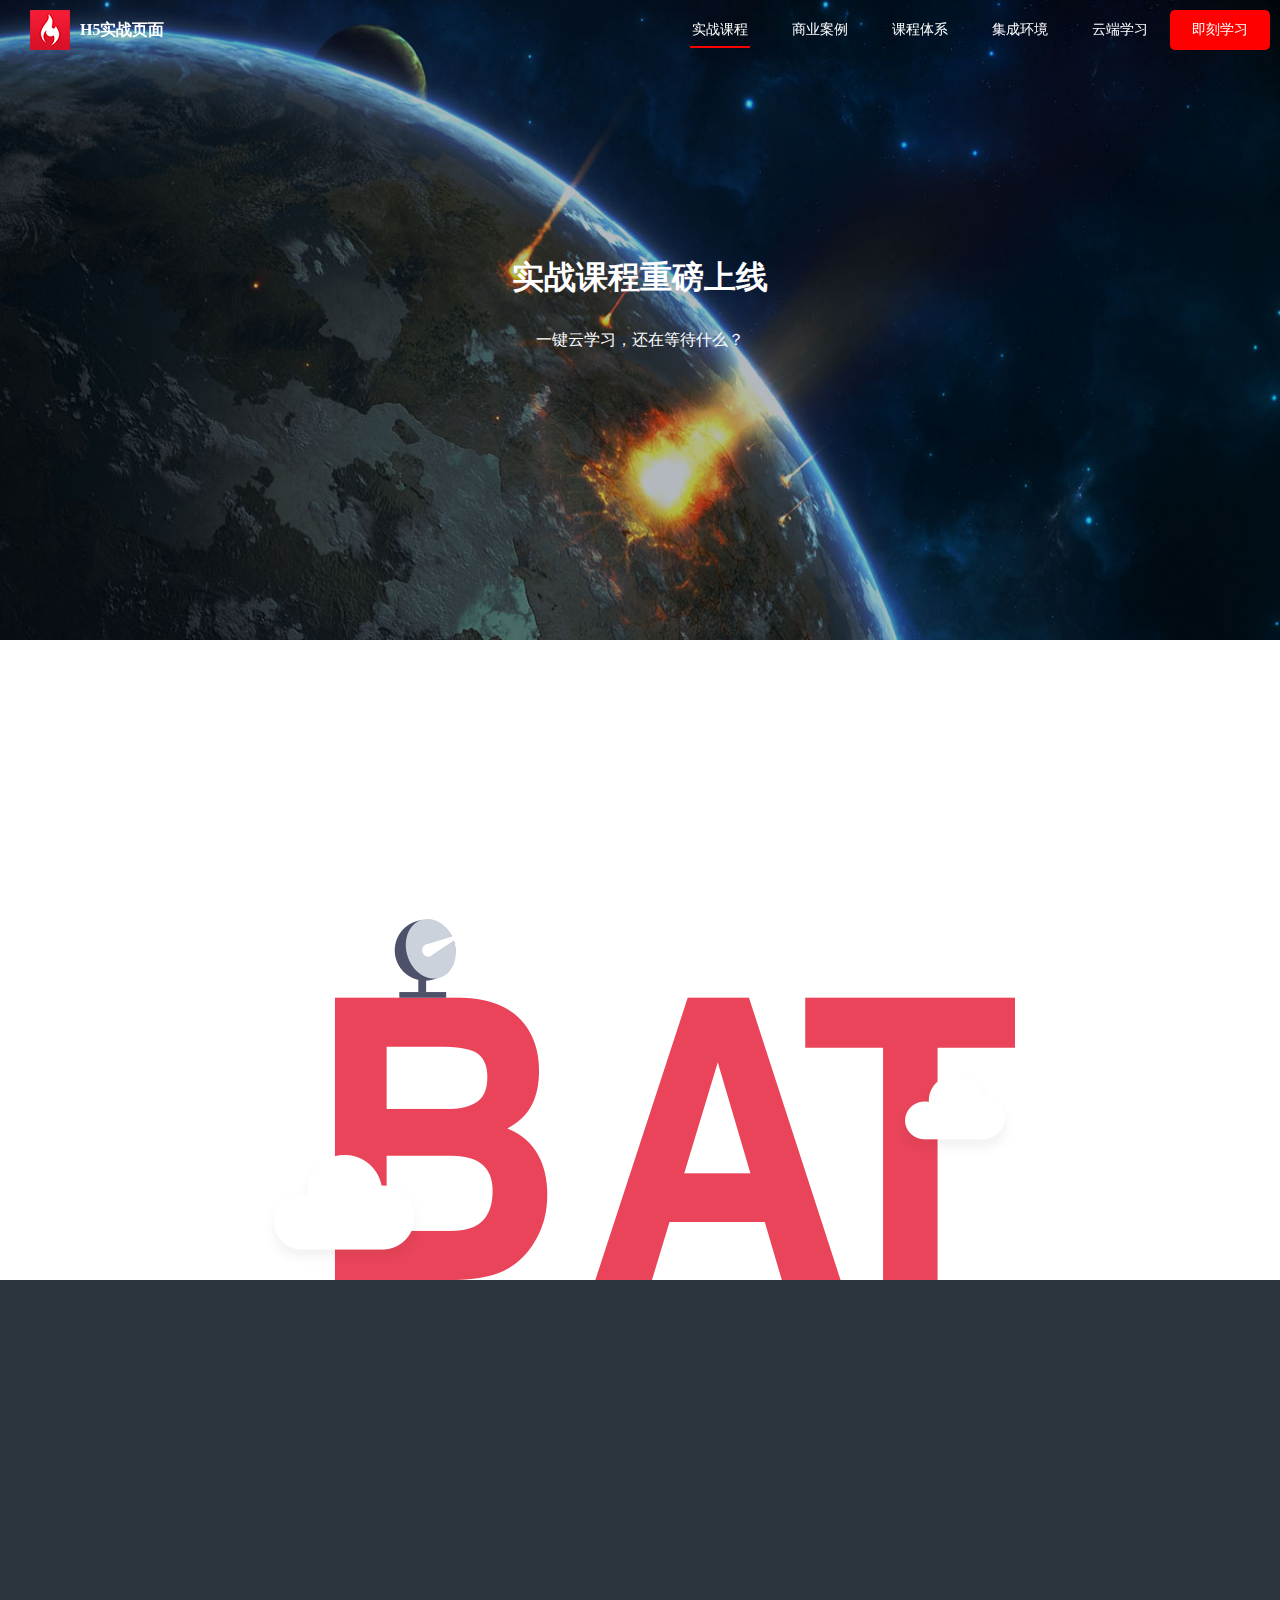
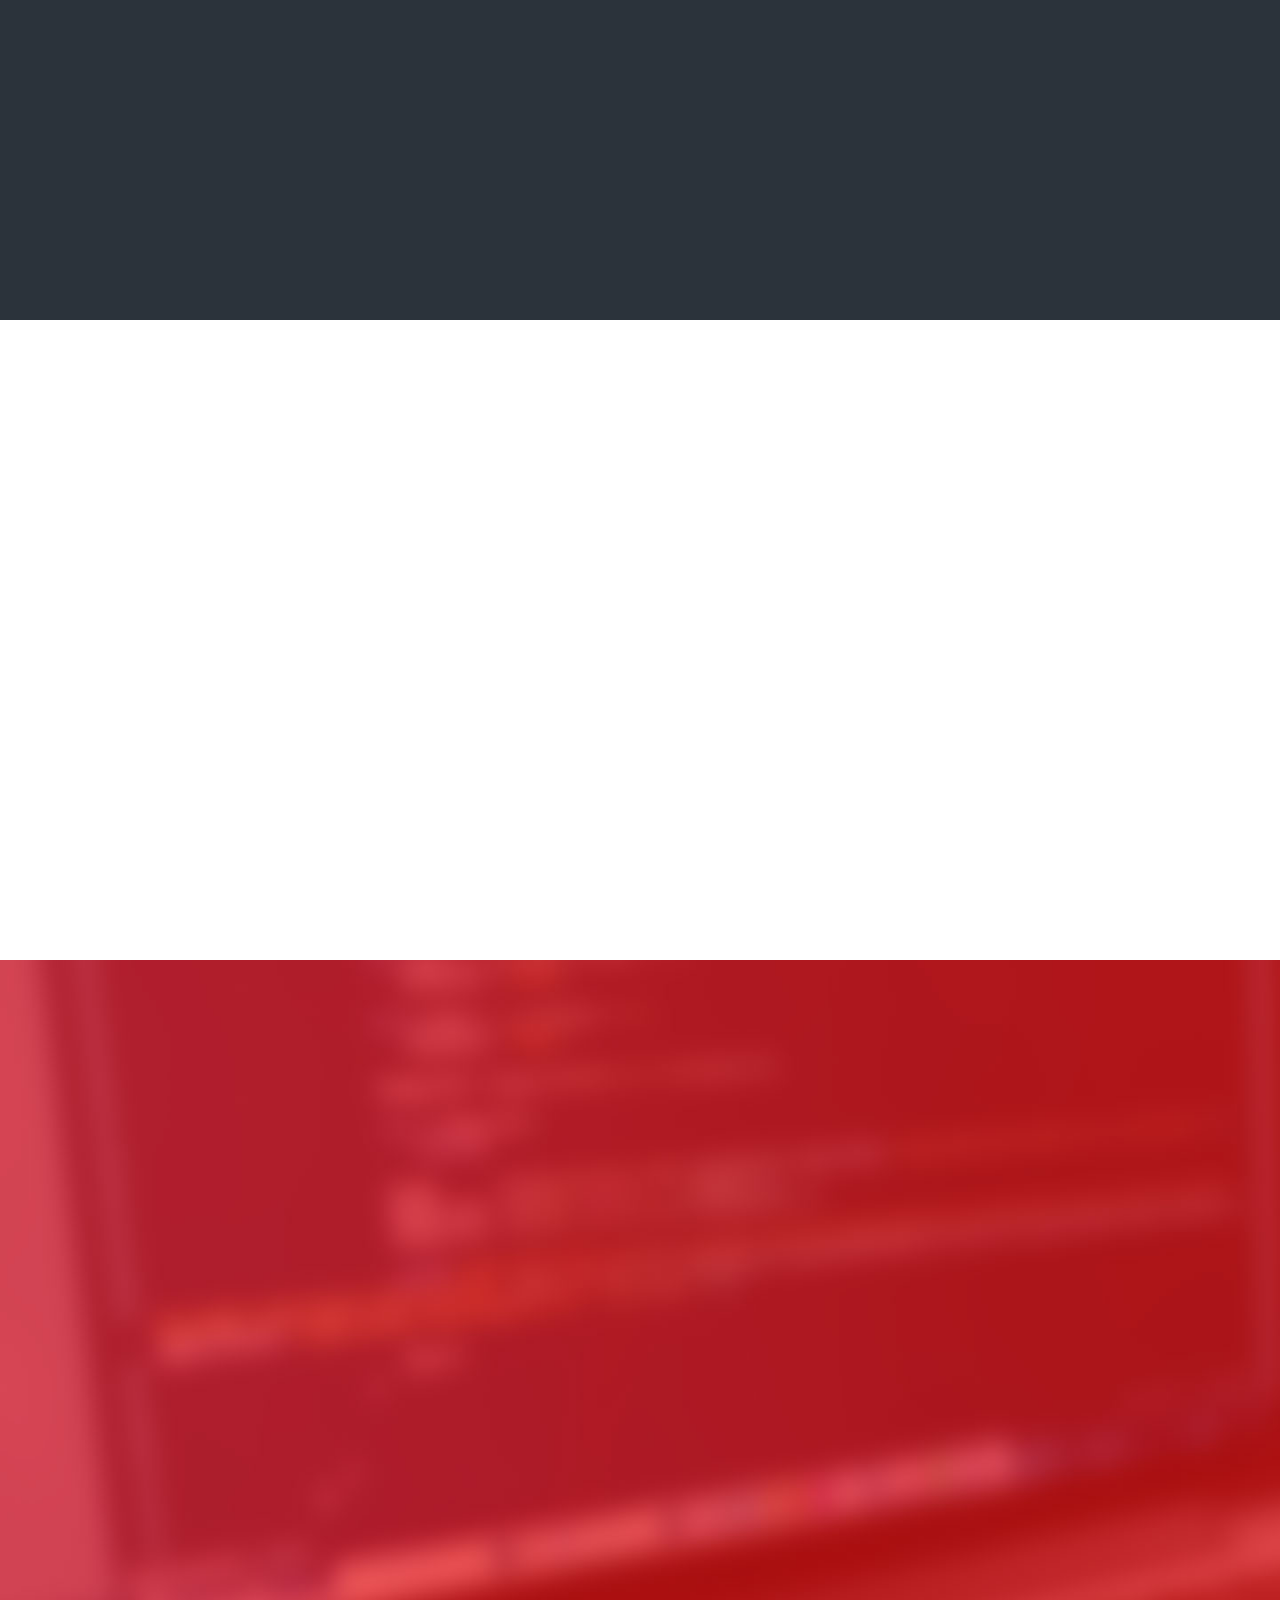
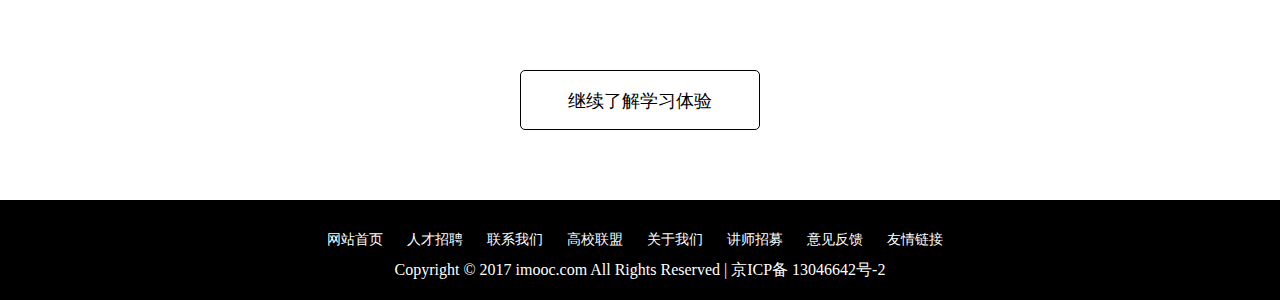
==== index.html @ 2154014f "first" ====
<!DOCTYPE html>
<html lang="en">
<head>
	<meta charset="UTF-8">
	<title>123</title>
	<link rel="stylesheet" href="./css/base.css">
	<link rel="stylesheet" href="./css/index.css">
	<link rel="stylesheet" href="./css/animate.css"/>
</head>
<body>
	<!-- 导航栏 -->
	<div class="header">
		<div class="header-logo fl header-logo_animate_init">H5实战页面</div>
		<div class="header-nav fr header-nav_animate_init">
			<a href="javascript:;" class="nav-item fl">实战课程</a>
			<a href="javascript:;" class="nav-item fl">商业案例</a>
			<a href="javascript:;" class="nav-item fl">课程体系</a>
			<a href="javascript:;" class="nav-item fl">集成环境</a>
			<a href="javascript:;" class="nav-item fl">云端学习</a>
			<div href="javascript:;" class="nav-item fl nav-item2">即刻学习</div>
			<div class="nav-item-tip"></div>
		</div>
	</div>

	<!-- 第一屏 -->
	<div class="screen-1">
		<div class="screen-1-text">
			<h1 class="screen-1-text-h1 screen-1-text-h1_animate_init">实战课程重磅上线</h1>
			<p class="screen-1-text-p screen-1-text-p_animate_init">一键云学习，还在等待什么？</p>
		</div>
	</div>

	<!-- 第二屏 -->
	<div class="screen-2">
		<div class="screen-2-text">
			<h1 class="screen-2-text-1 screen-2-text-1_animate_init">每门课都是真实商业案例</h1>
			<div class="screen-2-text-br screen-2-text-br_animate_init"></div>
			<p class="screen-2-text-2 screen-2-text-2_animate_init">真实案例，真实场景，在实战中实践，操作，调试</p>
			<p class="screen-2-text-3 screen-2-text-3_animate_init">大牛带你体验BAT真实开发流程，所有开发过程一以为你呈现</p>
		</div>
		<div class="screen-2-pic2 screen-2-pic2_animate_init"></div>
		<div class="screen-2-pic1 screen-2-pic1_animate_init"></div>
	</div>

	<!-- 第三屏 -->
	<div class="screen-3">
		<div class="screen-3-pic screen-3-pic_animate_init"></div>
		<div class="screen-3-text screen-3-text_animate_init">
			<h1>强大的语言课程体系支持</h1>
			<div class="screen-3-text-br"></div>
			<p>学习环境与课程轻松对接，安装，调试，写入，部署，运行，一站式解决，让你体验开发全流程</p>
		</div>
		<div class="screen-3-icon-box screen-3-icon-box_animate_init">
			<div class="icon fl">HTML</div>
			<div class="icon icon2 fl">PHP</div>
			<div class="icon icon3 fl">JAVA</div>
			<div class="icon icon4 fl">Python</div>
			<div class="icon icon5 fl">Node.js</div>
		</div>
	</div>

	<!-- 第四屏 -->
	<div class="screen-4">
		<div class="screen-4-text screen-4-text_animate_init">
			<h1>省去本地复杂的环境搭建</h1>
			<div class="screen-4-text-br"></div>
			<p>你可以告别在虚拟机中调试开发了</p>
		</div>
		<div class="screen-4-itembox screen-4-itembox_animate_init">
			<div class="screen-4-item fl">
				<div class="screen-4-item-pic pic1"></div>
				<p>实战课程集成开发环境</p>
			</div>
			<div class="screen-4-item fl">
				<div class="screen-4-item-pic pic2"></div>
				<p>内置终端命令行</p>
			</div>
			<div class="screen-4-item fl">
				<div class="screen-4-item-pic pic3"></div>
				<p>编译你的应用程序</p>
			</div>
			<div class="screen-4-item fl">
				<div class="screen-4-item-pic pic4"></div>
				<p>通过云端服务输出效果</p>
			</div>
		</div>
	</div>
	
	<!-- 第五屏 -->
	<div class="screen-5"> 
		<div class="screen-5-pic screen-5-pic_animate_init"></div>
		<div class="screen-5-text screen-5-text_animate_init">
			<h1>云端学习可以这样简单</h1>
			<div class="screen-5-text-br"></div>
			<p>看视频，敲代码，一气呵成。结合慕课网为你提供的云端学习工具，所见即所得。从此学习不一样</p>
		</div>
	</div>

	<!-- 第六屏 -->
	<div class="screen-6">
		<div class="screen-6-button">继续了解学习体验</div>
	</div>
	
	<!-- 底部 -->
	<div class="bottom">
		<div class="bottom-navbox clearfix">
			<a href="javascript:;" class="bottom-nav-item fl">网站首页</a>
			<a href="javascript:;" class="bottom-nav-item fl">人才招聘</a>
			<a href="javascript:;" class="bottom-nav-item fl">联系我们</a>
			<a href="javascript:;" class="bottom-nav-item fl">高校联盟</a>
			<a href="javascript:;" class="bottom-nav-item fl">关于我们</a>
			<a href="javascript:;" class="bottom-nav-item fl">讲师招募</a>
			<a href="javascript:;" class="bottom-nav-item fl">意见反馈</a>
			<a href="javascript:;" class="bottom-nav-item fl">友情链接</a>
		</div>
		<p>Copyright © 2017 imooc.com All Rights Reserved | 京ICP备 13046642号-2</p>
	</div>

	<div class="outline outline_animate_init">
		<a href="javascript:;" class="outline-item">实</a>
		<a href="javascript:;" class="outline-item">商</a>
		<a href="javascript:;" class="outline-item">课</a>
		<a href="javascript:;" class="outline-item">集</a>
		<a href="javascript:;" class="outline-item">云</a>
	</div>



	<script src="https://cdnjs.cloudflare.com/ajax/libs/jquery/1.12.4/jquery.min.js"></script>
	<script>
		window.jQuery || document.write('<script src="js/jquery.js"><\/script>');
	</script>
	<script type="text/javascript" src="./js/index.js"></script>
</body>
</html>
---- css/base.css ----
body{
	background-color: #fff; 
	margin: 0;
	padding: 0;
	font-family: "Microsoft Yahei",微软雅黑;
	min-width: 1200px;
}
a{
	text-decoration: none;
	color: inherit;
}

h1,h2,h3,p{
	margin: 0;
	padding: 0;
}

.fl{
	float: left;
}
.fr{
	float: right;
}
/*伪元素是行内元素 正常浏览器清除浮动方法*/
 .clearfix:after{
    content: "";
    display: block;
    height: 0;
    clear:both;
    visibility: hidden;
}
---- css/index.css ----
.header{
	width: 100%;
	height: 60px;
	line-height: 60px;
	color: white;
	position: fixed;
	z-index: 3;
}
.header-active{
	background-color: rgba(255,255,255,0.5);
	color: black;
}
.header .header-logo{
	height: 40px;
	line-height: 40px;
	padding-left: 50px;
	font-weight: bold;
	background: url(../img/logo.png) no-repeat;
	position: absolute;
	top: 50%;
	margin-top: -20px;
	margin-left: 30px;
}
.header .header-nav{
	height: 40px;
	line-height: 40px;
	position: absolute;
	right: 0;
	top: 50%;
	margin-top: -20px;
	margin-right: 10px;
}
.header .header-nav .nav-item{
    display: block;
    width: 60px;
    height: 40px;
    line-height: 40px;
    font-size: 14px;
    text-align: center;
    padding: 0 20px;
}
.header .header-nav .nav-item2{
	background-color: red;
	color: white;
	border-radius: 5px;
}
.header .header-nav .nav-item2:hover{
	background-color: rgba(255,0,0,0.5);
}
.header .header-nav .nav-item-tip{
	width: 60px;
    height: 2px;
    background-color: red;
    position: absolute;
    margin-left: 20px;
    left: 0;
    /* 100px */
    bottom: 2px;
}


/*第一屏*/
.screen-1{
	min-width: 1200px;
	width: 100%;
	height: 640px;
	background: url(../img/sc1.jpg) no-repeat;
	-webkit-background-size: 100%;
	background-size: 100% 100%;
	overflow: hidden;
}
.screen-1 .screen-1-text{
	color: white;
	text-align: center;
	position: relative;
	top: 40%;
}
.screen-1 .screen-1-text-h1{
	margin-bottom: 30px;
}


/*第二屏*/
.screen-2{
	min-width: 1200px;
	width: 100%;
	height: 640px;
	background: url(../img/sc2.png) no-repeat;
	background-position: bottom center;
	position: relative;
	overflow: hidden;
}
.screen-2 .screen-2-pic1{
    width: 275px;
    height: 380px;
	background: url(../img/sc2-1.png) no-repeat;
	position: absolute;
	bottom: 0;
	left: 50%;
    margin-left: -138px;
}
.screen-2 .screen-2-pic2{
    width: 266px;
    height: 205px;
	background: url(../img/sc2-2.png) no-repeat;
	position: absolute;
	bottom: 16%;
    left: 48%;
}
.screen-2 .screen-2-text{
	color: black;
	text-align: center;
	margin-top: 70px;
}
.screen-2 .screen-2-text .screen-2-text-br{
	height: 2px;
	width:  50px;
	background-color: red;
	margin: 30px auto;
}

/*第三屏*/
.screen-3{
	min-width: 1200px;
	width: 100%;
	height: 640px;
	background-color: #2b333b;
	overflow: hidden;
	position: relative;
}
.screen-3 .screen-3-pic{
	height: 100%;
	width: 600px;
	background: url(../img/sc3.png) no-repeat;
	-webkit-background-size: 100%;
	background-size: 90% 90%;
	position: absolute;
	left: 50px;
	top: 30px;
}
.screen-3 .screen-3-text{
	color: white;
	width: 500px;
	position: absolute;
	top: 35%;
	left: 50%;
}
.screen-3 .screen-3-text .screen-3-text-br{
	height: 4px;
	width:  50px;
	background-color: red;
	margin: 20px 0;
}
.screen-3 .screen-3-icon-box{
	position: absolute;
	bottom: 10%;
	left: 50%;
}
.screen-3 .screen-3-icon-box .icon{
	height: 60px;
	width: 60px;
	border: 5px #1f5975 solid;
	border-radius: 50%;
	margin-right: 35px;
	text-align: center;
	line-height: 60px;
	color: #2785f2;
}
.screen-3 .screen-3-icon-box .icon2{
	border-color: #424d76;
	color: #4f7dfd;
}
.screen-3 .screen-3-icon-box .icon3{
	border-color: #6b4146;
	color: #f1605a;
}
.screen-3 .screen-3-icon-box .icon4{
	border-color: #29535f;
	color: #24c7ca             ;
}
.screen-3 .screen-3-icon-box .icon5{
	border-color: #3e4e40;
	color: #90bd4b;
}

/*第四屏*/
.screen-4{
	min-width: 1200px;
	width: 100%;
	height: 640px;
	background-color: white;
	overflow: hidden;
	position: relative;
}
.screen-4 .screen-4-text{
	color: black;
	text-align: center;
	margin-top: 100px;
}
.screen-4 .screen-4-text .screen-4-text-br{
	height: 4px;
	width:  50px;
	background-color: red;
	margin: 20px auto;
}
.screen-4 .screen-4-itembox{
	width: 1000px;
	height: 150px;
	margin: 80px auto;
}
.screen-4 .screen-4-itembox .screen-4-item{
	width: 180px;
	height: 150px;
	text-align: center;
	margin: 0 35px;
}
.screen-4 .screen-4-itembox .screen-4-item .screen-4-item-pic{
	width: 80px;
	height: 70px;
	margin: 20px auto;
}
.screen-4 .screen-4-itembox .screen-4-item .pic1{
	background: url(../img/sc4-1.png) no-repeat;
}
.screen-4 .screen-4-itembox .screen-4-item .pic2{
	background: url(../img/sc4-2.png) no-repeat;
}
.screen-4 .screen-4-itembox .screen-4-item .pic3{
	background: url(../img/sc4-3.png) no-repeat;
}
.screen-4 .screen-4-itembox .screen-4-item .pic4{
	background: url(../img/sc4-4.png) no-repeat;
}

/*第五屏*/
.screen-5{
	min-width: 1200px;
	width: 100%;
	height: 640px;
	background: url(../img/sc5.jpg) no-repeat;
	-webkit-background-size: 100%;
	background-size: 100% 10 0%;
	overflow: hidden;
}
.screen-5 .screen-5-pic{
	width: 200px;
	height: 200px;
	margin: 100px auto 0px;
	background: url(../img/sc5-1.png) no-repeat;
}
.screen-5 .screen-5-text{
	color: white;
	text-align: center;
	margin: 50px auto;
}
.screen-5 .screen-5-text .screen-5-text-br{
	height: 2px;
	width:  50px;
	background-color: red;
	margin: 30px auto;
}

/*第六屏*/
.screen-6{
	min-width: 1200px;
	width: 100%;
	height: 130px;
	padding-top: 70px;
}
.screen-6-button{
	height: 58px;
	width: 238px;
	margin: 0px auto;
	border: 1px #000 solid;
	border-radius: 5px;
	text-align: center;
	line-height: 60px;
	font-size: 18px;
	cursor: pointer;
}
.screen-6-button:hover{
	background-color: rgba(0,0,0,0.1);
}

/*底部*/
.bottom{
	min-width: 1200px;
	width: 100%;
	height: 70px;
	background-color: #000;
	color: white;
	padding-top: 30px;
}
.bottom .bottom-navbox{
	width: 650px;
	height: 20px;
	margin: 0 auto 10px;

}
.bottom-navbox .bottom-nav-item{
	display: block;
    width: 60px;
    height: 20px;
    line-height: 20px;
    font-size: 14px;
    text-align: center;
    margin: 0 10px;
}
.bottom p{
	text-align: center;
}

/* 边导航栏 */
.outline{
	position: fixed;
	z-index: 3;
    bottom: 15%;
    right: -1px;
    height: 120px;
    width: 40px;
    background-color: #fff;
    border-radius: 2px;
}
.outline .outline-item{
	display: block;
    text-align: center;
    height: 20px;
    line-height: 20px;
    font-size: 12px;
    margin: 3px auto;
}
.outline .outline-item:hover{
	color: red;
}
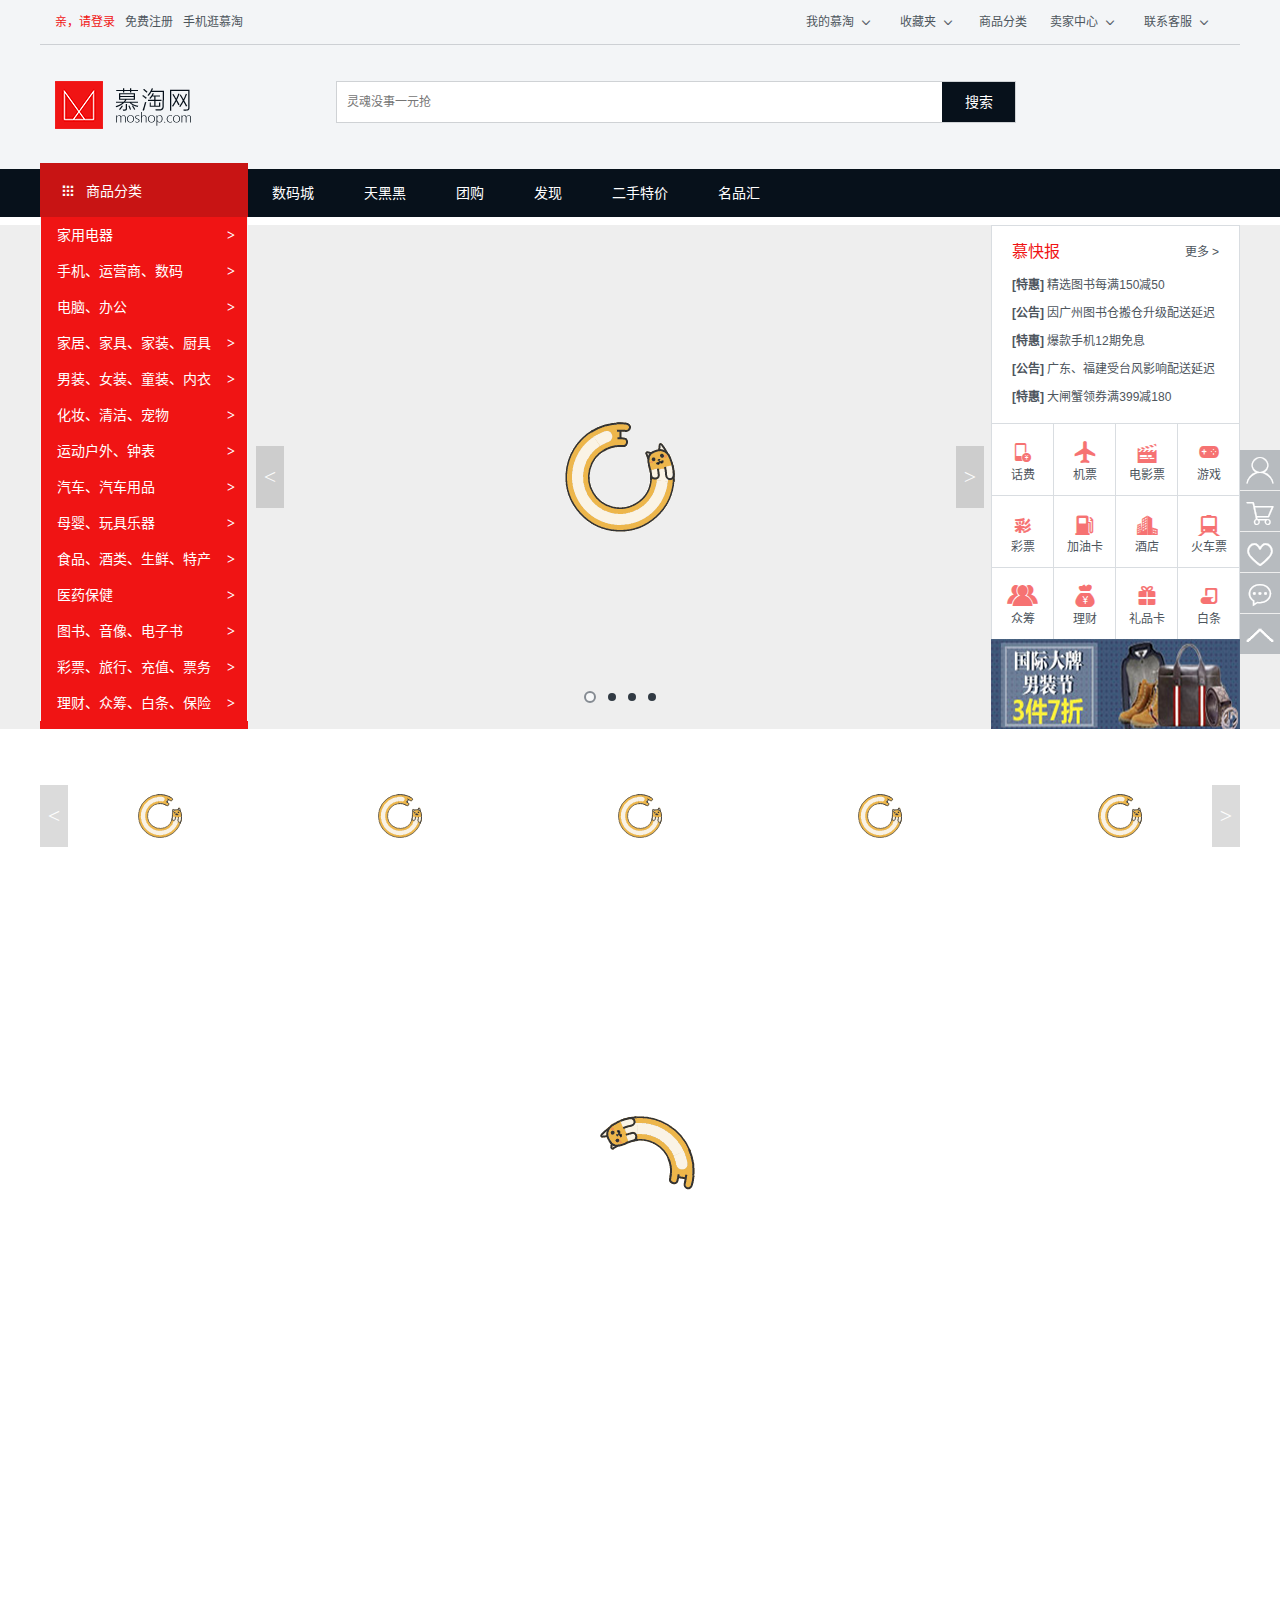
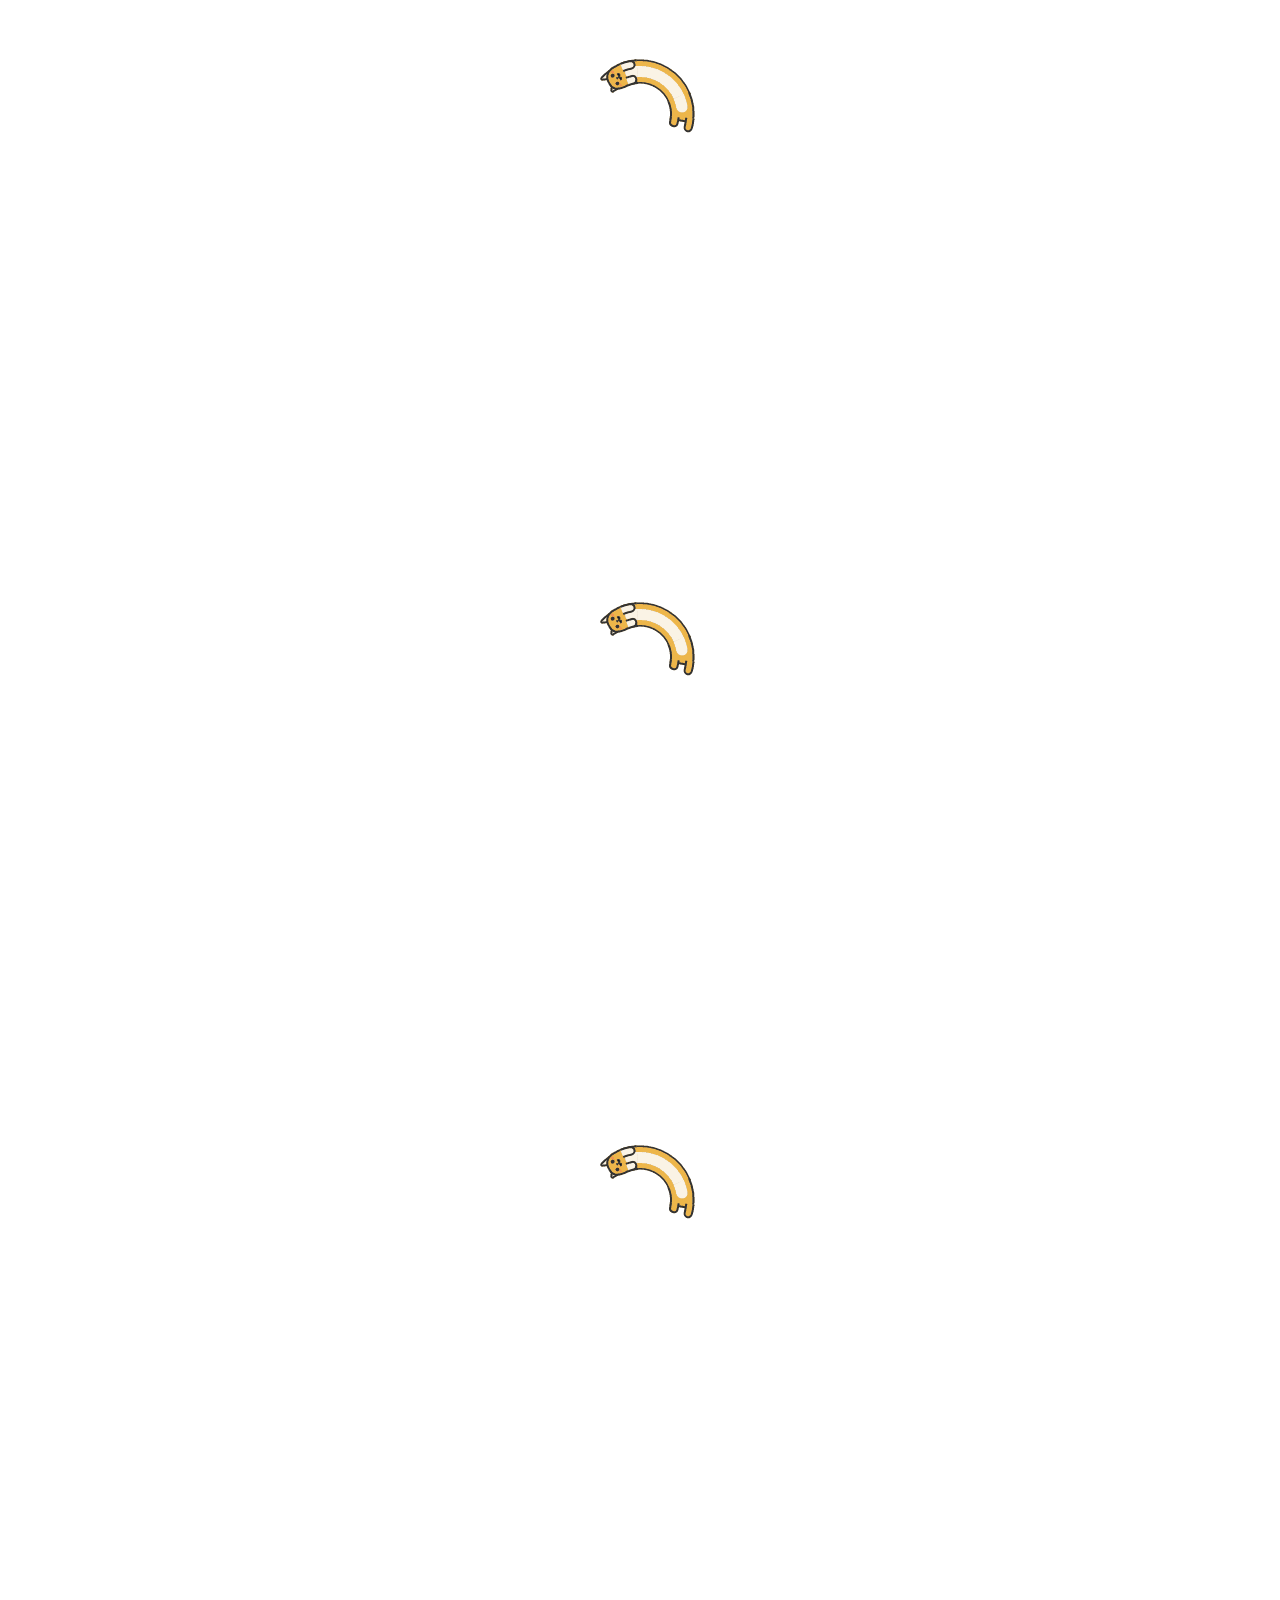
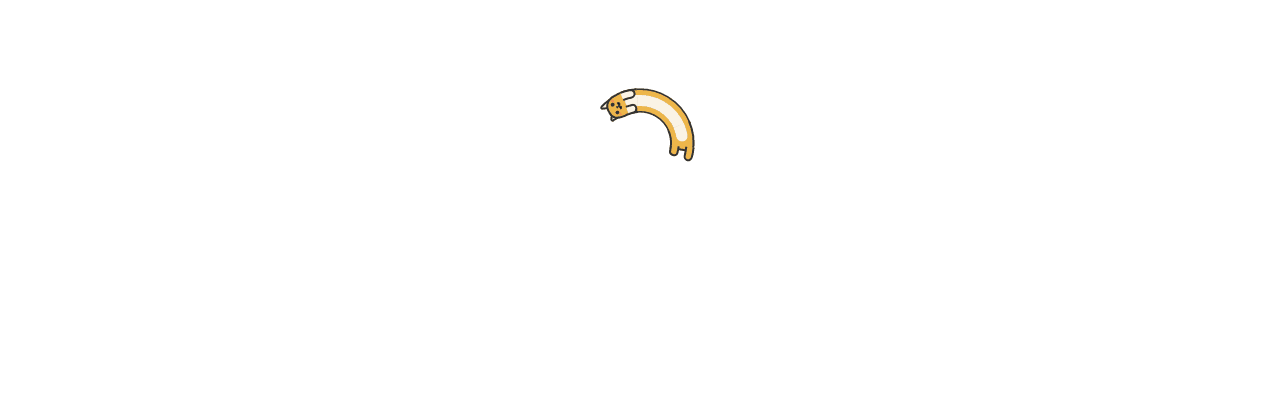
==== commit 9620490d: "new one" ====
--- a/index.html
+++ b/index.html
@@ -1,135 +1,506 @@
 <!DOCTYPE html>
-<html lang="en">
+<html lang="zh-CN">
+
 <head>
-	<meta charset="UTF-8">
-	<title>123</title>
-	<link rel="stylesheet" href="./css/base.css">
-	<link rel="stylesheet" href="./css/index.css">
-	<link rel="stylesheet" href="./css/animate.css"/>
+    <meta charset="UTF-8">
+    <title>Document</title>
+    <link rel="stylesheet" href="css/base.css" />
+    <link rel="stylesheet" href="css/common.css" />
+    <link rel="stylesheet" href="css/index.css" />
 </head>
+
 <body>
-	<!-- 导航栏 -->
-	<div class="header">
-		<div class="header-logo fl header-logo_animate_init">H5实战页面</div>
-		<div class="header-nav fr header-nav_animate_init">
-			<a href="javascript:;" class="nav-item fl">实战课程</a>
-			<a href="javascript:;" class="nav-item fl">商业案例</a>
-			<a href="javascript:;" class="nav-item fl">课程体系</a>
-			<a href="javascript:;" class="nav-item fl">集成环境</a>
-			<a href="javascript:;" class="nav-item fl">云端学习</a>
-			<div href="javascript:;" class="nav-item fl nav-item2">即刻学习</div>
-			<div class="nav-item-tip"></div>
-		</div>
-	</div>
-
-	<!-- 第一屏 -->
-	<div class="screen-1">
-		<div class="screen-1-text">
-			<h1 class="screen-1-text-h1 screen-1-text-h1_animate_init">实战课程重磅上线</h1>
-			<p class="screen-1-text-p screen-1-text-p_animate_init">一键云学习，还在等待什么？</p>
-		</div>
-	</div>
-
-	<!-- 第二屏 -->
-	<div class="screen-2">
-		<div class="screen-2-text">
-			<h1 class="screen-2-text-1 screen-2-text-1_animate_init">每门课都是真实商业案例</h1>
-			<div class="screen-2-text-br screen-2-text-br_animate_init"></div>
-			<p class="screen-2-text-2 screen-2-text-2_animate_init">真实案例，真实场景，在实战中实践，操作，调试</p>
-			<p class="screen-2-text-3 screen-2-text-3_animate_init">大牛带你体验BAT真实开发流程，所有开发过程一以为你呈现</p>
-		</div>
-		<div class="screen-2-pic2 screen-2-pic2_animate_init"></div>
-		<div class="screen-2-pic1 screen-2-pic1_animate_init"></div>
-	</div>
-
-	<!-- 第三屏 -->
-	<div class="screen-3">
-		<div class="screen-3-pic screen-3-pic_animate_init"></div>
-		<div class="screen-3-text screen-3-text_animate_init">
-			<h1>强大的语言课程体系支持</h1>
-			<div class="screen-3-text-br"></div>
-			<p>学习环境与课程轻松对接，安装，调试，写入，部署，运行，一站式解决，让你体验开发全流程</p>
-		</div>
-		<div class="screen-3-icon-box screen-3-icon-box_animate_init">
-			<div class="icon fl">HTML</div>
-			<div class="icon icon2 fl">PHP</div>
-			<div class="icon icon3 fl">JAVA</div>
-			<div class="icon icon4 fl">Python</div>
-			<div class="icon icon5 fl">Node.js</div>
-		</div>
-	</div>
-
-	<!-- 第四屏 -->
-	<div class="screen-4">
-		<div class="screen-4-text screen-4-text_animate_init">
-			<h1>省去本地复杂的环境搭建</h1>
-			<div class="screen-4-text-br"></div>
-			<p>你可以告别在虚拟机中调试开发了</p>
-		</div>
-		<div class="screen-4-itembox screen-4-itembox_animate_init">
-			<div class="screen-4-item fl">
-				<div class="screen-4-item-pic pic1"></div>
-				<p>实战课程集成开发环境</p>
-			</div>
-			<div class="screen-4-item fl">
-				<div class="screen-4-item-pic pic2"></div>
-				<p>内置终端命令行</p>
-			</div>
-			<div class="screen-4-item fl">
-				<div class="screen-4-item-pic pic3"></div>
-				<p>编译你的应用程序</p>
-			</div>
-			<div class="screen-4-item fl">
-				<div class="screen-4-item-pic pic4"></div>
-				<p>通过云端服务输出效果</p>
-			</div>
-		</div>
-	</div>
-	
-	<!-- 第五屏 -->
-	<div class="screen-5"> 
-		<div class="screen-5-pic screen-5-pic_animate_init"></div>
-		<div class="screen-5-text screen-5-text_animate_init">
-			<h1>云端学习可以这样简单</h1>
-			<div class="screen-5-text-br"></div>
-			<p>看视频，敲代码，一气呵成。结合慕课网为你提供的云端学习工具，所见即所得。从此学习不一样</p>
-		</div>
-	</div>
-
-	<!-- 第六屏 -->
-	<div class="screen-6">
-		<div class="screen-6-button">继续了解学习体验</div>
-	</div>
-	
-	<!-- 底部 -->
-	<div class="bottom">
-		<div class="bottom-navbox clearfix">
-			<a href="javascript:;" class="bottom-nav-item fl">网站首页</a>
-			<a href="javascript:;" class="bottom-nav-item fl">人才招聘</a>
-			<a href="javascript:;" class="bottom-nav-item fl">联系我们</a>
-			<a href="javascript:;" class="bottom-nav-item fl">高校联盟</a>
-			<a href="javascript:;" class="bottom-nav-item fl">关于我们</a>
-			<a href="javascript:;" class="bottom-nav-item fl">讲师招募</a>
-			<a href="javascript:;" class="bottom-nav-item fl">意见反馈</a>
-			<a href="javascript:;" class="bottom-nav-item fl">友情链接</a>
-		</div>
-		<p>Copyright © 2017 imooc.com All Rights Reserved | 京ICP备 13046642号-2</p>
-	</div>
-
-	<div class="outline outline_animate_init">
-		<a href="javascript:;" class="outline-item">实</a>
-		<a href="javascript:;" class="outline-item">商</a>
-		<a href="javascript:;" class="outline-item">课</a>
-		<a href="javascript:;" class="outline-item">集</a>
-		<a href="javascript:;" class="outline-item">云</a>
-	</div>
-
-
-
-	<script src="https://cdnjs.cloudflare.com/ajax/libs/jquery/1.12.4/jquery.min.js"></script>
-	<script>
-		window.jQuery || document.write('<script src="js/jquery.js"><\/script>');
-	</script>
-	<script type="text/javascript" src="./js/index.js"></script>
+    <!-- 站点导航开始 -->
+    <div class="nav-site">
+        <div class="container">
+            <ul class="fl">
+                <li class="fl"><a href="javascript:;" id="nav-site-signin" class="nav-site-login">亲，请登录</a></li>
+                <li class="fl"><a href="javascript:;" id="nav-site-signup" class="nav-site-signup link">免费注册</a></li>
+                <li class="fl"><a href="###" target="" class="nav-site-mobile link">手机逛慕淘</a></li>
+            </ul>
+            <ul class="fr">
+                <li class="menu dropdown fl" data-active="menu">
+                    <a href="###" target="" class="dropdown-toggle link  transition">我的慕淘<i
+                            class="dropdown-arrow icon transition">&#xe609;</i></a>
+                    <ul class="dropdown-layer dropdown-left">
+                        <li><a href="###" target="" class="menu-item">已买到的宝贝</a></li>
+                        <li><a href="###" target="" class="menu-item">我的足迹</a></li>
+                    </ul>
+                </li>
+                <li class="menu dropdown fl" data-active="menu">
+                    <a href="###" target="" class="dropdown-toggle link transition">收藏夹<i
+                            class="dropdown-arrow icon transition">&#xe609;</i></a>
+                    <ul class="dropdown-layer dropdown-left">
+                        <li><a href="###" target="" class="menu-item">收藏的宝贝</a></li>
+                        <li><a href="###" target="" class="menu-item">收藏的店铺</a></li>
+                    </ul>
+                </li>
+                <li class="fl">
+                    <a href="###" target="" class="nav-site-category link">商品分类</a>
+                </li>
+                <li class="menu dropdown fl" data-active="menu" data-jsonload="js/dropdown-seller.json">
+                    <a href="###" target="" class="dropdown-toggle link transition">卖家中心<i
+                            class="dropdown-arrow icon transition">&#xe609;</i></a>
+                    <ul class="dropdown-layer dropdown-left">
+                        <li class="dropdown-loading"></li>
+                        <!--  <li><a href="###" target="" class="menu-item">免费开店</a></li>
+                            <li><a href="###" target="" class="menu-item">已卖出的宝贝</a></li>
+                            <li><a href="###" target="" class="menu-item">出售中的宝贝</a></li>
+                            <li><a href="###" target="" class="menu-item">卖家服务市场</a></li>
+                            <li><a href="###" target="" class="menu-item">卖家培训中心</a></li>
+                            <li><a href="###" target="" class="menu-item">体验中心</a></li> -->
+                    </ul>
+                </li>
+                <li class="nav-site-service menu dropdown fl" data-active="menu">
+                    <a href="###" target="" class="dropdown-toggle link transition">联系客服<i
+                            class="dropdown-arrow icon transition">&#xe609;</i></a>
+                    <ul class="dropdown-layer dropdown-right">
+                        <li><a href="###" target="" class="menu-item">消费者客服</a></li>
+                        <li><a href="###" target="" class="menu-item">卖家客服</a></li>
+                    </ul>
+                </li>
+            </ul>
+        </div>
+    </div>
+    <!-- 站点导航结束 -->
+
+    <!-- header区开始 -->
+    <div class="header">
+        <div class="container">
+            <h1 class="fl"><a href="./index.html" class="header-logo text-hidden">慕课网</a></h1>
+            <div id="header-search" class="search fl">
+                <form action="http://uland.taobao.com/sem/tbsearch" class="search-form">
+                    <input type="text" name="keyword" placeholder="灵魂没事一元抢" autocomplete="off"
+                        class="search-inputbox fl" />
+                    <input type="submit" value="搜索" class="search-btn btn fl" />
+                </form>
+                <ul class="search-layer">
+                    <!-- <li class="search-layer-item text-ellipsis">111</li>
+                    <li class="search-layer-item text-ellipsis">111</li>
+                    <li class="search-layer-item text-ellipsis">111</li> -->
+                </ul>
+            </div>
+        </div>
+    </div>
+    <!-- header结束 -->
+    <!-- 中心部分导航 -->
+    <div class="nav-main">
+        <div class="container">
+            <a href="###" target="_blank" class="link">数码城</a><a href="###" target="_blank" class="link">天黑黑</a><a
+                href="###" target="_blank" class="link">团购</a><a href="###" target="_blank" class="link">发现</a><a
+                href="###" target="_blank" class="link">二手特价</a><a href="###" target="_blank" class="link">名品汇</a>
+        </div>
+    </div>
+
+    <!-- focus开始 -->
+    <div class="focus">
+        <div class="container">
+            <div id="focus-category" class="category fl">
+                <a href="###" target="_blank" class="category-title"><i class="icon">&#xe608;</i>商品分类</a>
+                <ul class="category-list">
+                    <li class="dropdown" data-active="category" data-jsonload="js/category-detail-0.json">
+                        <div class="dropdown-toggle">
+                            <a href="###" target="_blank" class="dropdown-link">家用电器</a>
+                            <i class="dropdown-arrow">&gt;</i>
+                        </div>
+                        <div class="dropdown-layer">
+                            <div class="dropdown-loading"></div>
+                        </div>
+                    </li>
+                    <li class="dropdown" data-active="category" data-jsonload="js/category-detail-2.json">
+                        <div class="dropdown-toggle">
+                            <a href="###" target="_blank" class="dropdown-link">手机</a>、<a href="###" target="_blank"
+                                class="dropdown-link">运营商</a>、<a href="###" target="_blank" class="dropdown-link">数码</a>
+                            <i class="dropdown-arrow">&gt;</i>
+                        </div>
+                        <div class="dropdown-layer">
+                            <div class="dropdown-loading"></div>
+                        </div>
+                    </li>
+                    <li class="dropdown" data-active="category" data-jsonload="js/category-detail-3.json">
+                        <div class="dropdown-toggle">
+                            <a href="###" target="_blank" class="dropdown-link">电脑</a>、<a href="###" target="_blank"
+                                class="dropdown-link">办公</a>
+                            <i class="dropdown-arrow">&gt;</i>
+                        </div>
+                        <div class="dropdown-layer">
+                            <div class="dropdown-loading"></div>
+                        </div>
+                    </li>
+                    <li class="dropdown" data-active="category" data-jsonload="js/category-detail-4.json">
+                        <div class="dropdown-toggle">
+                            <a href="###" target="_blank" class="dropdown-link">家居</a>、<a href="###" target="_blank"
+                                class="dropdown-link">家具</a>、<a href="###" target="_blank"
+                                class="dropdown-link">家装</a>、<a href="###" target="_blank" class="dropdown-link">厨具</a>
+                            <i class="dropdown-arrow">&gt;</i>
+                        </div>
+                        <div class="dropdown-layer">
+                            <div class="dropdown-loading"></div>
+                        </div>
+                    </li>
+                    <li class="dropdown" data-active="category" data-jsonload="js/category-detail-5.json">
+                        <div class="dropdown-toggle">
+                            <a href="###" target="_blank" class="dropdown-link">男装</a>、<a href="###" target="_blank"
+                                class="dropdown-link">女装</a>、<a href="###" target="_blank"
+                                class="dropdown-link">童装</a>、<a href="###" target="_blank" class="dropdown-link">内衣</a>
+                            <i class="dropdown-arrow">&gt;</i>
+                        </div>
+                        <div class="dropdown-layer">
+                            <div class="dropdown-loading"></div>
+                        </div>
+                    </li>
+                    <li class="dropdown" data-active="category" data-jsonload="js/category-detail-6.json">
+                        <div class="dropdown-toggle">
+                            <a href="###" target="_blank" class="dropdown-link">化妆</a>、<a href="###" target="_blank"
+                                class="dropdown-link">清洁</a>、<a href="###" target="_blank" class="dropdown-link">宠物</a>
+                            <i class="dropdown-arrow">&gt;</i>
+                        </div>
+                        <div class="dropdown-layer">
+                            <div class="dropdown-loading"></div>
+                        </div>
+                    </li>
+                    <li class="dropdown" data-active="category" data-jsonload="js/category-detail-7.json">
+                        <div class="dropdown-toggle">
+                            <a href="###" target="_blank" class="dropdown-link">运动户外</a>、<a href="###" target="_blank"
+                                class="dropdown-link">钟表</a>
+                            <i class="dropdown-arrow">&gt;</i>
+                        </div>
+                        <div class="dropdown-layer">
+                            <div class="dropdown-loading"></div>
+                        </div>
+                    </li>
+                    <li class="dropdown" data-active="category" data-jsonload="js/category-detail-8.json">
+                        <div class="dropdown-toggle">
+                            <a href="###" target="_blank" class="dropdown-link">汽车</a>、<a href="###" target="_blank"
+                                class="dropdown-link">汽车用品</a>
+                            <i class="dropdown-arrow">&gt;</i>
+                        </div>
+                        <div class="dropdown-layer">
+                            <div class="dropdown-loading"></div>
+                        </div>
+                    </li>
+                    <li class="dropdown" data-active="category" data-jsonload="js/category-detail-9.json">
+                        <div class="dropdown-toggle">
+                            <a href="###" target="_blank" class="dropdown-link">母婴</a>、<a href="###" target="_blank"
+                                class="dropdown-link">玩具乐器</a>
+                            <i class="dropdown-arrow">&gt;</i>
+                        </div>
+                        <div class="dropdown-layer">
+                            <div class="dropdown-loading"></div>
+                        </div>
+                    </li>
+                    <li class="dropdown" data-active="category" data-jsonload="js/category-detail-10.json">
+                        <div class="dropdown-toggle">
+                            <a href="###" target="_blank" class="dropdown-link">食品</a>、<a href="###" target="_blank"
+                                class="dropdown-link">酒类</a>、<a href="###" target="_blank"
+                                class="dropdown-link">生鲜</a>、<a href="###" target="_blank" class="dropdown-link">特产</a>
+                            <i class="dropdown-arrow">&gt;</i>
+                        </div>
+                        <div class="dropdown-layer">
+                            <div class="dropdown-loading"></div>
+                        </div>
+                    </li>
+                    <li class="dropdown" data-active="category" data-jsonload="js/category-detail-11.json">
+                        <div class="dropdown-toggle">
+                            <a href="###" target="_blank" class="dropdown-link">医药保健</a>
+                            <i class="dropdown-arrow">&gt;</i>
+                        </div>
+                        <div class="dropdown-layer">
+                            <div class="dropdown-loading"></div>
+                        </div>
+                    </li>
+                    <li class="dropdown" data-active="category" data-jsonload="js/category-detail-12.json">
+                        <div class="dropdown-toggle">
+                            <a href="###" target="_blank" class="dropdown-link">图书</a>、<a href="###" target="_blank"
+                                class="dropdown-link">音像</a>、<a href="###" target="_blank" class="dropdown-link">电子书</a>
+                            <i class="dropdown-arrow">&gt;</i>
+                        </div>
+                        <div class="dropdown-layer">
+                            <div class="dropdown-loading"></div>
+                        </div>
+                    </li>
+                    <li class="dropdown" data-active="category" data-jsonload="js/category-detail-13.json">
+                        <div class="dropdown-toggle">
+                            <a href="###" target="_blank" class="dropdown-link">彩票</a>、<a href="###" target="_blank"
+                                class="dropdown-link">旅行</a>、<a href="###" target="_blank"
+                                class="dropdown-link">充值</a>、<a href="###" target="_blank" class="dropdown-link">票务</a>
+                            <i class="dropdown-arrow">&gt;</i>
+                        </div>
+                        <div class="dropdown-layer">
+                            <div class="dropdown-loading"></div>
+                        </div>
+                    </li>
+                    <li class="dropdown" data-active="category" data-jsonload="js/category-detail-14.json">
+                        <div class="dropdown-toggle">
+                            <a href="###" target="_blank" class="dropdown-link">理财</a>、<a href="###" target="_blank"
+                                class="dropdown-link">众筹</a>、<a href="###" target="_blank"
+                                class="dropdown-link">白条</a>、<a href="###" target="_blank" class="dropdown-link">保险</a>
+                            <i class="dropdown-arrow">&gt;</i>
+                        </div>
+                        <div class="dropdown-layer">
+                            <div class="dropdown-loading"></div>
+                        </div>
+                    </li>
+                </ul>
+            </div>
+            <div id="focus-slider" class="slider fl">
+                <div class="slider-container">
+                    <div class="slider-item">
+                        <!-- <a href="###" target="_blank"><img src="../img/focus-slider/loading.gif" data-src="https://gratisography.com/pictures/407_1.jpg" alt="" class="slider-img" /></a> -->
+                        <a href="###"><img src="img/focus-slider/loading.gif" data-src="img/focus-slider/1.png" alt=""
+                                class="slider-img" /></a>
+                    </div>
+                    <div class="slider-item">
+                        <a href="###"><img src="img/focus-slider/loading.gif" data-src="img/focus-slider/2.png" alt=""
+                                class="slider-img" /></a>
+                    </div>
+                    <div class="slider-item">
+                        <a href="###"><img src="img/focus-slider/loading.gif" data-src="img/focus-slider/3.png" alt=""
+                                class="slider-img" /></a>
+                    </div>
+                    <div class="slider-item">
+                        <a href="###"><img src="img/focus-slider/loading.gif" data-src="img/focus-slider/4.png" alt=""
+                                class="slider-img" /></a>
+                    </div>
+                </div>
+                <ol class="slider-indicator-wrap">
+                    <li class="slider-indicator text-hidden fl slider-indicator-active">1</li>
+                    <li class="slider-indicator text-hidden fl">2</li>
+                    <li class="slider-indicator text-hidden fl">3</li>
+                    <li class="slider-indicator text-hidden fl">4</li>
+                </ol>
+                <a href="javascript:;" class="slider-control slider-control-left">&lt;</a>
+                <a href="javascript:;" class="slider-control slider-control-right">&gt;</a>
+            </div>
+            <div class="focus-sidebar fr">
+                <div class="focus-news">
+                    <div class="focus-news-head">
+                        <h2 class="focus-news-title fl">慕快报</h2>
+                        <a href="###" target="_blank" class="link fr">更多 &gt;</a>
+                    </div>
+                    <div class="focus-news-body">
+                        <p class="text-ellipsis">
+                            <a href="###" target="_blank" class="link"><strong>[特惠]</strong> 精选图书每满150减50</a>
+                        </p>
+                        <p class="text-ellipsis">
+                            <a href="###" target="_blank" class="link"><strong>[公告]</strong> 因广州图书仓搬仓升级配送延迟</a>
+                        </p>
+                        <p class="text-ellipsis">
+                            <a href="###" target="_blank" class="link"><strong>[特惠]</strong> 爆款手机12期免息</a>
+                        </p>
+                        <p class="text-ellipsis">
+                            <a href="###" target="_blank" class="link"><strong>[公告]</strong> 广东、福建受台风影响配送延迟</a>
+                        </p>
+                        <p class="text-ellipsis">
+                            <a href="###" target="_blank" class="link"><strong>[特惠]</strong> 大闸蟹领券满399减180</a>
+                        </p>
+                    </div>
+                </div>
+                <div class="focus-service cf">
+                    <a href="###" target="_blank" class="focus-service-item fl">
+                        <i class="icon focus-service-icon">&#xe612;</i>
+                        <span class="focus-service-text">话费</span>
+                    </a>
+                    <a href="###" target="_blank" class="focus-service-item fl">
+                        <i class="icon focus-service-icon">&#xe611;</i>
+                        <span class="focus-service-text">机票</span>
+                    </a>
+                    <a href="###" target="_blank" class="focus-service-item fl">
+                        <i class="icon focus-service-icon">&#xe607;</i>
+                        <span class="focus-service-text">电影票</span>
+                    </a>
+                    <a href="###" target="_blank" class="focus-service-item fl">
+                        <i class="icon focus-service-icon">&#xe60e;</i>
+                        <span class="focus-service-text">游戏</span>
+                    </a>
+                    <a href="###" target="_blank" class="focus-service-item fl">
+                        <i class="icon focus-service-icon">&#xe605;</i>
+                        <span class="focus-service-text">彩票</span>
+                    </a>
+                    <a href="###" target="_blank" class="focus-service-item fl">
+                        <i class="icon focus-service-icon">&#xe603;</i>
+                        <span class="focus-service-text">加油卡</span>
+                    </a>
+                    <a href="###" target="_blank" class="focus-service-item fl">
+                        <i class="icon focus-service-icon">&#xe602;</i>
+                        <span class="focus-service-text">酒店</span>
+                    </a>
+                    <a href="###" target="_blank" class="focus-service-item fl">
+                        <i class="icon focus-service-icon">&#xe601;</i>
+                        <span class="focus-service-text">火车票</span>
+                    </a>
+                    <a href="###" target="_blank" class="focus-service-item fl">
+                        <i class="icon focus-service-icon">&#xe60d;</i>
+                        <span class="focus-service-text">众筹</span>
+                    </a>
+                    <a href="###" target="_blank" class="focus-service-item fl">
+                        <i class="icon focus-service-icon">&#xe60c;</i>
+                        <span class="focus-service-text">理财</span>
+                    </a>
+                    <a href="###" target="_blank" class="focus-service-item fl">
+                        <i class="icon focus-service-icon">&#xe610;</i>
+                        <span class="focus-service-text">礼品卡</span>
+                    </a>
+                    <a href="###" target="_blank" class="focus-service-item fl">
+                        <i class="icon focus-service-icon">&#xe60f;</i>
+                        <span class="focus-service-text">白条</span>
+                    </a>
+                </div>
+                <div class="focus-ad"></div>
+            </div>
+        </div>
+    </div>
+    <!-- focus结束 -->
+
+    <!-- today开始 -->
+    <div class="todays">
+        <div class="container">
+            <div id="todays-slider" class="slider">
+                <div class="slider-container">
+                    <div class="slider-item">
+                        <a href="###" target="_blank" class="fl"><img src="img/todays-slider/loading.gif" alt=""
+                                data-src="img/todays-slider/1.png" class="slider-img" /></a>
+                        <a href="###" target="_blank" class="fl"><img src="img/todays-slider/loading.gif" alt=""
+                                data-src="img/todays-slider/2.png" class="slider-img" /></a>
+                        <a href="###" target="_blank" class="fl"><img src="img/todays-slider/loading.gif" alt=""
+                                data-src="img/todays-slider/3.png" class="slider-img" /></a>
+                        <a href="###" target="_blank" class="fl"><img src="img/todays-slider/loading.gif" alt=""
+                                data-src="img/todays-slider/4.png" class="slider-img" /></a>
+                        <a href="###" target="_blank" class="fl"><img src="img/todays-slider/loading.gif" alt=""
+                                data-src="img/todays-slider/5.png" class="slider-img" /></a>
+                    </div>
+                    <div class="slider-item">
+                        <a href="###" target="_blank" class="fl"><img src="img/todays-slider/loading.gif" alt=""
+                                data-src="img/todays-slider/6.png" class="slider-img" /></a>
+                        <a href="###" target="_blank" class="fl"><img src="img/todays-slider/loading.gif" alt=""
+                                data-src="img/todays-slider/7.png" class="slider-img" /></a>
+                        <a href="###" target="_blank" class="fl"><img src="img/todays-slider/loading.gif" alt=""
+                                data-src="img/todays-slider/8.png" class="slider-img" /></a>
+                        <a href="###" target="_blank" class="fl"><img src="img/todays-slider/loading.gif" alt=""
+                                data-src="img/todays-slider/9.png" class="slider-img" /></a>
+                        <a href="###" target="_blank" class="fl"><img src="img/todays-slider/loading.gif" alt=""
+                                data-src="img/todays-slider/10.png" class="slider-img" /></a>
+                    </div>
+                    <div class="slider-item">
+                        <a href="###" target="_blank" class="fl"><img src="img/todays-slider/loading.gif" alt=""
+                                data-src="img/todays-slider/11.png" class="slider-img" /></a>
+                        <a href="###" target="_blank" class="fl"><img src="img/todays-slider/loading.gif" alt=""
+                                data-src="img/todays-slider/3.png" class="slider-img" /></a>
+                        <a href="###" target="_blank" class="fl"><img src="img/todays-slider/loading.gif" alt=""
+                                data-src="img/todays-slider/5.png" class="slider-img" /></a>
+                        <a href="###" target="_blank" class="fl"><img src="img/todays-slider/loading.gif" alt=""
+                                data-src="img/todays-slider/7.png" class="slider-img" /></a>
+                        <a href="###" target="_blank" class="fl"><img src="img/todays-slider/loading.gif" alt=""
+                                data-src="img/todays-slider/9.png" class="slider-img" /></a>
+                    </div>
+                </div>
+                <a href="javascript:;" class="slider-control slider-control-left">&lt;</a>
+                <a href="javascript:;" class="slider-control slider-control-right">&gt;</a>
+            </div>
+        </div>
+    </div>
+    <!-- today结束 -->
+
+    <!-- floor1开始 -->
+    <div class="floor">
+        <div class="container">
+            <img src="img/floor-loading.gif" alt="" />
+        </div>
+    </div>
+    <!-- floor1结束 -->
+
+    <!-- floor2开始 -->
+    <div class="floor">
+        <div class="container">
+            <img src="img/floor-loading.gif" alt="" />
+        </div>
+    </div>
+    <!-- floor2结束 -->
+
+    <!-- floor3开始 -->
+    <div class="floor">
+        <div class="container">
+            <img src="img/floor-loading.gif" alt="" />
+        </div>
+    </div>
+    <!-- floor3结束 -->
+
+    <!-- floor4开始 -->
+    <div class="floor">
+        <div class="container">
+            <img src="img/floor-loading.gif" alt="" />
+        </div>
+    </div>
+    <!-- floor4结束 -->
+
+    <!-- floor5开始 -->
+    <div class="floor">
+        <div class="container">
+            <img src="img/floor-loading.gif" alt="" />
+        </div>
+    </div>
+    <!-- floor5结束 -->
+
+    <!-- elevator -->
+    <div id="elevator" class="elevator container">
+        <a href="javascript:;" class="elevator-item">set
+            <span class="elevator-num">F1</span>
+            <span class="elevator-text">服饰</span>
+        </a>
+        <a href="javascript:;" class="elevator-item">
+            <span class="elevator-num">F2</span>
+            <span class="elevator-text">美妆</span>
+        </a>
+        <a href="javascript:;" class="elevator-item">
+            <span class="elevator-num">F3</span>
+            <span class="elevator-text">手机</span>
+        </a>
+        <a href="javascript:;" class="elevator-item">
+            <span class="elevator-num">F4</span>
+            <span class="elevator-text">家电</span>
+        </a>
+        <a href="javascript:;" class="elevator-item">
+            <span class="elevator-num">F5</span>
+            <span class="elevator-text">数码</span>
+        </a>
+    </div>
+
+
+    <div class="toolbar">
+        <a href="javascript:;" class="toolbar-item">
+            <i class="toolbar-icon icon">&#xe617;</i>
+            <span class="toolbar-text transition">会员</span>
+        </a>
+        <a href="javascript:;" class="toolbar-item">
+            <i class="toolbar-icon icon">&#xe613;</i>
+            <span class="toolbar-text transition">购物车</span>
+        </a>
+        <a href="javascript:;" class="toolbar-item">
+            <i class="toolbar-icon icon">&#xe616;</i>
+            <span class="toolbar-text transition">我的关注</span>
+        </a>
+        <a href="javascript:;" class="toolbar-item">
+            <i class="toolbar-icon icon">&#xe614;</i>
+            <span class="toolbar-text transition">我的消息</span>
+        </a>
+        <a href="javascript:;" id="backToTop" class="toolbar-item">
+            <i class="toolbar-icon icon">&#xe615;</i>
+            <span class="toolbar-text transition">顶部</span>
+        </a>
+    </div>
+
+    <!-- <script src="js/jquery.js"></script> 引用本地jquery.js -->
+    <!-- <script src="https://cdnjs.cloudflare.com/ajax/libs/jquery/1.12.4/jquery.min.js"></script> cdn引用方法-->
+    <script>
+        //两种判断是否有jquery库的写法：
+        // window.jQuery || document.write('<script src="js/jquery.js"><' + '/script>')
+        window.jQuery || document.write('<script src="js/jquery.js"><\/script>');
+    </script>
+    <script src="js/dropdown.js"></script>
+    <script src="js/search.js"></script>
+    <script src="js/slider.js"></script>
+    <script src="js/floor.js"></script>
+    <script src="js/index.js"></script>
 </body>
+
 </html>--- a/css/base.css
+++ b/css/base.css
@@ -1,31 +1,67 @@
-body{
-	background-color: #fff; 
-	margin: 0;
-	padding: 0;
-	font-family: "Microsoft Yahei",微软雅黑;
-	min-width: 1200px;
-}
-a{
-	text-decoration: none;
-	color: inherit;
-}
+/*css reset*/
+	/*清除内外边距*/
+	body, h1, h2, h3, h4, h5, h6, p, hr, /*结构元素*/
+	ul, ol, li, dl, dt, dd, /*列表元素*/
+	form, fieldset, legend, input, button, select, textarea, /*表单元素*/
+	th, td, /*表格元素*/
+	pre {
+		padding: 0;
+		margin: 0;
+	}
 
-h1,h2,h3,p{
-	margin: 0;
-	padding: 0;
-}
+	/*重置默认样式*/
+	body, button, input, select, textarea {
+		/*font: 12px/1 微软雅黑, Tahoma, Helvetica, Arial, 宋体, sans-serif;*/
+		color: #333;
+		font: 12px/1 "Microsoft YaHei", Tahoma, Helvetica, Arial, SimSun, sans-serif;
+	}
+	h1, h2, h3, h4, h5, h6 {
+		font-size: 100%;
+		font-weight: normal;
+	}
+	em, i {
+		font-style: normal;
+	}
 
-.fl{
-	float: left;
-}
-.fr{
-	float: right;
-}
-/*伪元素是行内元素 正常浏览器清除浮动方法*/
- .clearfix:after{
-    content: "";
-    display: block;
-    height: 0;
-    clear:both;
-    visibility: hidden;
-}
+	a {
+		text-decoration: none;
+	}
+	li {
+		list-style-type: none;
+		vertical-align: top;
+	}
+	img {
+		border: none;
+		/*display: block;*/
+		vertical-align: top;
+	}
+	textarea {
+		overflow: auto;
+		resize: none;
+	}
+	table {
+		border-spacing: 0;
+		border-collapse: collapse;
+	}
+
+/*常用公共样式*/
+	.fl {
+		float: left;
+		display: inline;
+	}
+	.fr {
+		float: right;
+		display: inline;
+	}
+	.cf:before,
+	.cf:after {
+		content: " ";
+		display: table;
+		
+	}
+	.cf:after {
+		clear: both;
+	}
+	.cf {
+		*zoom: 1;
+	}
--- a/css/common.css
+++ b/css/common.css
@@ -0,0 +1,430 @@
+/*公共样式*/
+
+.container {
+    /*站点导航*/
+    width: 1200px;
+    margin: 0 auto;
+}
+
+a.link {
+    /*链接正常颜色*/
+    color: #4d555d;
+}
+
+a.link:hover {
+    /*链接经过颜色*/
+    color: #f01414 !important;
+}
+
+.transition {
+    -o-transition: all 0.5s;
+    -ms-transition: all 0.5s;
+    -moz-transition: all 0.5s;
+    -webkit-transition: all 0.5s;
+    transition: all 0.5s;
+}
+
+.text-hidden {
+    text-indent: -9999px;
+    overflow: hidden;
+}
+
+.text-ellipsis {
+    text-overflow: ellipsis;
+    white-space: nowrap;
+    overflow: hidden;
+}
+
+
+/*icon*/
+
+@font-face {
+    font-family: "iconfont";
+    src: url('../test/font/iconfont.eot?t=1477124206');
+    /* IE9*/
+    src: url('../test/font/iconfont.eot?t=1477124206#iefix') format('embedded-opentype'), /* IE6-IE8 */
+    url('../test/font/iconfont.woff?t=1477124206') format('woff'), /* chrome, firefox */
+    url('../test/font/iconfont.ttf?t=1477124206') format('truetype'), /* chrome, firefox, opera, Safari, Android, iOS 4.2+*/
+    url('../test/font/iconfont.svg?t=1477124206#iconfont') format('svg');
+    /* iOS 4.1- */
+}
+
+.icon {
+    font-family: "iconfont" !important;
+    font-size: 14px;
+    font-style: normal;
+    -webkit-font-smoothing: antialiased;
+    -webkit-text-stroke-width: 0.2px;
+    -moz-osx-font-smoothing: grayscale;
+}
+
+
+/*showhide*/
+
+.fadeOut {
+    visibility: hidden !important;
+    opacity: 0 !important;
+}
+
+.slideUpDownCollapse {
+    height: 0 !important;
+    padding-top: 0 !important;
+    padding-bottom: 0 !important;
+}
+
+.slideLeftRightCollapse {
+    width: 0 !important;
+    padding-left: 0 !important;
+    padding-right: 0 !important;
+}
+
+
+/*dropdown*/
+
+.dropdown {
+    position: relative;
+}
+
+.dropdown-toggle {
+    position: relative;
+    z-index: 2;
+}
+
+.dropdown-arrow {
+    display: inline-block;
+    line-height: 1;
+    /*background-repeat: no-repeat;*/
+    vertical-align: middle;
+}
+
+.dropdown-layer {
+    display: none;
+    position: absolute;
+    z-index: 1;
+}
+
+.dropdown-left {
+    left: 0;
+    right: auto;
+}
+
+.dropdown-right {
+    right: 0;
+    left: auto;
+}
+
+.dropdown-loading {
+    width: 32px;
+    height: 32px;
+    background: url(../img/loading.gif) no-repeat;
+    margin: 20px;
+}
+
+.menu-active .dropdown-arrow {
+    -o-transform: rotate(180deg);
+    -ms-transform: rotate(180deg);
+    -moz-transform: rotate(180deg);
+    -webkit-transform: rotate(180deg);
+    transform: rotate(180deg);
+}
+
+
+/*.menu .dropdown*/
+
+.menu {
+    z-index: 3;
+}
+
+.menu .dropdown-toggle {
+    display: block;
+    height: 100%;
+    padding: 0 13px 0 12px;
+    border-left: 1px solid #f3f5f7;
+    border-right: 1px solid #f3f5f7;
+}
+
+.menu .dropdown-arrow {
+    /*width: 8px;
+        height: 6px;
+        background-image: url(../img/dropdown-arrow.png);*/
+    margin-left: 5px;
+}
+
+.menu .dropdown-layer {
+    top: 43px;
+    background-color: #fff;
+    border: 1px solid #cdd0d4;
+}
+
+.menu-item {
+    display: block;
+    height: 30px;
+    line-height: 30px;
+    padding: 0 12px;
+    color: #4d555d;
+    white-space: nowrap;
+}
+
+.menu-item:hover {
+    background-color: #f3f5f7;
+}
+
+.menu-active .dropdown-toggle {
+    background-color: #fff;
+    border-color: #cdd0d4;
+}
+
+
+/*btn*/
+
+.btn {
+    display: inline-block;
+    border: none;
+    color: #fff;
+    text-align: center;
+    cursor: pointer;
+}
+
+
+/*search*/
+
+.search {
+    position: relative;
+    border: 1px solid #cfd2d5;
+}
+
+.search-inputbox {
+    width: 585px;
+    height: 40px;
+    line-height: 40px;
+    padding: 0 10px;
+    background-color: #fff;
+    border: none;
+}
+
+.search-btn {
+    width: 73px;
+    height: 40px;
+    line-height: 40px;
+    background-color: #07111b;
+    font-size: 14px;
+}
+
+.search-layer {
+    display: none;
+    position: absolute;
+    top: 100%;
+    left: -1px;
+    width: 100%;
+    background-color: #fff;
+    border: 1px solid #cfd2d5;
+    z-index: 3;
+}
+
+.search-layer-item {
+    height: 24px;
+    line-height: 24px;
+    padding: 0 10px;
+    cursor: pointer;
+}
+
+.search-layer-item:hover {
+    background-color: #f3f5f7;
+}
+
+
+/*category*/
+
+.category {
+    position: relative;
+    width: 208px;
+    margin-top: -62px;
+    font-size: 14px;
+}
+
+.category .dropdown {
+    position: static;
+}
+
+.category-title {
+    display: block;
+    height: 54px;
+    line-height: 54px;
+    padding: 0 20px;
+    background-color: #c81414;
+    color: #fff;
+}
+
+.category-title .icon {
+    margin-right: 10px;
+    font-size: 16px;
+}
+
+.category-list {
+    height: 512px;
+    background-color: #f01414;
+}
+
+.category .dropdown-toggle {
+    height: 36px;
+    line-height: 36px;
+    padding-left: 16px;
+    color: #fff;
+}
+
+.category .dropdown-link {
+    color: #fff;
+}
+
+.category .dropdown-arrow {
+    position: absolute;
+    top: 12px;
+    right: 12px;
+    font-family: simsun;
+    font-weight: bold;
+}
+
+.category-active .dropdown-toggle {
+    background-color: #fff;
+}
+
+.category-active .dropdown-toggle,
+.category-active .dropdown-link {
+    color: #f01414;
+}
+
+.category .dropdown-layer {
+    top: 54px;
+    left: 100%;
+    width: 744px;
+    min-height: 473px;
+    padding: 8px 0 31px 0;
+    background-color: #fff;
+    box-shadow: 0 0 5px rgba(0, 0, 0, 0.2);
+}
+
+.category-details {
+    width: 744px;
+    margin-top: 24px;
+    line-height: 20px;
+}
+
+.category-details-title {
+    width: 84px;
+    padding-right: 16px;
+    border-right: 1px solid #d9dde1;
+    text-align: right;
+}
+
+.category-details-title-link {
+    color: #07111b;
+    font-weight: bold;
+}
+
+.category-details-item {
+    width: 592px;
+    padding-left: 15px;
+}
+
+.category-details-item .link {
+    display: inline-block;
+    margin-right: 16px;
+}
+
+.category .dropdown-loading {
+    margin: 220px auto 0;
+}
+
+
+/*slider*/
+
+.slider {
+    position: relative;
+    overflow: hidden;
+    width: 728px;
+    height: 504px;
+}
+
+.slider-indicator-wrap {
+    position: absolute;
+    bottom: 24px;
+    left: 50%;
+    margin-left: -36px;
+}
+
+.slider-indicator {
+    width: 8px;
+    height: 8px;
+    background-color: #313a43;
+    border-radius: 50%;
+    margin-right: 12px;
+    cursor: pointer;
+}
+
+.slider-indicator-active {
+    position: relative;
+    top: -2px;
+    background-color: #f7f8f9;
+    border: 2px solid #858b92;
+}
+
+.slider-control {
+    position: absolute;
+    top: 50%;
+    margin-top: -31px;
+    width: 28px;
+    height: 62px;
+    line-height: 62px;
+    background-color: rgba(0, 0, 0, 0.171);
+    opacity: 0.8;
+    filter: alpha(opacity=80);
+    color: #fff;
+    font-size: 22px;
+    font-family: simsun;
+    text-align: center;
+}
+
+.slider-control-left {
+    left: 0;
+}
+
+.slider-control-right {
+    right: 0;
+}
+
+.slider-fade .slider-item {
+    display: none;
+    position: absolute;
+    top: 0;
+    left: 0;
+    width: 100%;
+    height: 100%;
+}
+
+.slider-slide .slider-item {
+    position: absolute;
+    top: 0;
+    left: 100%;
+    width: 100%;
+    height: 100%;
+}
+
+
+/*.slider-slide .slider-container {
+        position: absolute;
+        top: 0;
+        left: 0;
+        width: 1000%;
+        height: 100%;
+        background-color: red;
+    }
+    .slider-slide .slider-item {
+        float: left;
+    }*/
+
+
+/*tab*/
+
+.tab-panel {
+    display: none;
+}--- a/css/index.css
+++ b/css/index.css
@@ -1,334 +1,445 @@
-.header{
-	width: 100%;
-	height: 60px;
-	line-height: 60px;
-	color: white;
-	position: fixed;
-	z-index: 3;
-}
-.header-active{
-	background-color: rgba(255,255,255,0.5);
-	color: black;
-}
-.header .header-logo{
-	height: 40px;
-	line-height: 40px;
-	padding-left: 50px;
-	font-weight: bold;
-	background: url(../img/logo.png) no-repeat;
-	position: absolute;
-	top: 50%;
-	margin-top: -20px;
-	margin-left: 30px;
-}
-.header .header-nav{
-	height: 40px;
-	line-height: 40px;
-	position: absolute;
-	right: 0;
-	top: 50%;
-	margin-top: -20px;
-	margin-right: 10px;
-}
-.header .header-nav .nav-item{
-    display: block;
-    width: 60px;
+/*nav-site*/
+
+.nav-site {
+    /*站点导航整体设置*/
+    width: 100%;
+    background-color: #f3f5f7;
+}
+
+.nav-site .container {
+    /*站点导航内容块整体设置*/
+    height: 44px;
+    line-height: 44px;
+    border-bottom: 1px solid #cdd0d4;
+}
+
+.nav-site-login {
+    /*站点导航“亲，请登陆”设置*/
+    margin-left: 15px;
+    color: #f01414;
+}
+
+.nav-site-signup,
+.nav-site-mobile {
+    /*站点导航“注册和手机购买”设置*/
+    margin-left: 10px;
+}
+
+.nav-site-category {
+    margin: 0 10px;
+}
+
+.nav-site-service {
+    margin-right: 15px;
+}
+
+
+/*下拉菜单样式dropdown*/
+
+.dropdown {
+    position: relative;
+}
+
+.dropdown-toggle {
+    position: relative;
+    z-index: 2;
+    display: block;
+    height: 100%;
+    padding: 0 16px 0 12px;
+    border-left: 1px solid #f3f5f7;
+    border-right: 1px solid #f3f5f7;
+}
+
+.dropdown-arrow {
+    display: inline-block;
+    /*width:8px;
+	height:6px;*/
+    /*background: url(../img/dropdown-arrow.png) no-repeat;*/
+    margin-left: 8px;
+    vertical-align: middle;
+}
+
+.dropdown-layer {
+    display: none;
+    position: absolute;
+    top: 43px;
+    background-color: #fff;
+    z-index: 1;
+    border: 1px solid #cdd0d4;
+}
+
+.dropdown-left {
+    left: 0;
+    right: auto;
+}
+
+.dropdown-right {
+    right: 0;
+    left: auto;
+}
+
+.dropdown-item {
+    display: block;
+    height: 30px;
+    line-height: 30px;
+    padding: 0 12px;
+    color: #4d555d;
+    white-space: nowrap;
+}
+
+.dropdown-item:hover {
+    background-color: #f3f5f7;
+}
+
+
+/*下拉菜单通过js和css来实现dropdown*/
+
+
+/*.dropdown-active .dropdown-toggle,
+.dropdown:hover .dropdown-toggle{
+	background-color:#fff;
+    border-color:#cdd0d4;
+}
+.dropdown-active .dropdown-arrow,
+.dropdown:hover .dropdown-arrow{
+	background-image:url(../img/dropdown-arrow-active.png);
+}
+
+.dropdown-active .dropdown-layer,
+.dropdown:hover .dropdown-layer{
+	display:block;
+}*/
+
+
+/*header*/
+
+.header {
+    width: 100%;
+    height: 124px;
+    background-color: #f3f5f7;
+}
+
+.header-logo,
+.header .search,
+.header .cart {
+    margin-top: 36px;
+}
+
+.header-logo {
+    display: block;
+    width: 136px;
+    height: 48px;
+    background: url(../img/header-logo.png) no-repeat;
+    margin-left: 15px;
+}
+
+.header .search {
+    margin-left: 145px;
+}
+
+.header .cart {
+    margin-right: 15px;
+}
+
+
+/*nav-main*/
+
+.nav-main {
+    width: 100%;
+    height: 48px;
+    background-color: #07111b;
+    margin-bottom: 8px;
+    text-indent: 182px;
+}
+
+.nav-main .link {
+    margin-left: 50px;
+    color: #fff;
+    font-size: 14px;
+    line-height: 48px;
+}
+
+
+/*focus*/
+
+.focus {
+    width: 100%;
+    height: 504px;
+    background-color: #eee;
+    margin-bottom: 8px;
+}
+
+.focus-sidebar {
+    width: 249px;
+}
+
+.focus-news {
+    padding: 7px 20px 12px;
+    background-color: #fff;
+    border: 1px solid #d9dde1;
+    border-bottom: none;
+}
+
+.focus-news-head {
+    height: 38px;
+    line-height: 38px;
+}
+
+.focus-news-title {
+    color: #f01414;
+    font-size: 16px;
+}
+
+.focus-news-body {
+    line-height: 28px;
+}
+
+.focus-service {
+    background-color: #fff;
+    border-left: 1px solid #d9dde1;
+}
+
+.focus-service-item {
+    width: 61px;
+    height: 71px;
+    border-top: 1px solid #d9dde1;
+    border-right: 1px solid #d9dde1;
+    text-align: center;
+}
+
+.focus-service-icon,
+.focus-service-text {
+    display: inline-block;
+    width: 100%;
+}
+
+.focus-service-icon {
+    margin-top: 17px;
+    color: #f67272;
+    font-size: 22px;
+}
+
+.focus-service-text {
+    margin-top: 6px;
+    color: #4d555d;
+}
+
+.focus-ad {
+    width: 100%;
+    height: 90px;
+    background: url(../img/focus-ad.png) no-repeat;
+}
+
+.focus .slider {
+    margin-left: 8px;
+}
+
+
+/*todays*/
+
+.todays .slider {
+    position: relative;
+    z-index: 1;
+    width: 100%;
+    height: 158px;
+    margin-bottom: 10px;
+}
+
+.todays .slider-img {
+    width: 240px;
+}
+
+
+/*floor*/
+
+.floor {
+    height: 533px;
+    margin-bottom: 10px;
+}
+
+.floor-last {
+    margin-bottom: 32px;
+}
+
+.floor .container {
+    position: relative;
+    z-index: 1;
+}
+
+.floor-head {
+    height: 68px;
+    border-bottom: 1px solid #f01414;
+}
+
+.floor-title {
+    margin-top: 22px;
+}
+
+.floor-title-num {
+    display: inline-block;
+    width: 24px;
+    height: 24px;
+    line-height: 24px;
+    border-radius: 50%;
+    background-color: #07111b;
+    margin-right: 12px;
+    color: #fff;
+    text-align: center;
+}
+
+.floor-title-text {
+    position: relative;
+    top: 3px;
+    color: #07111b;
+    font-size: 20px;
+}
+
+.floor-body {
+    height: 464px;
+}
+
+.floor-item {
+    width: 200px;
+    height: 232px;
+    text-align: center;
+}
+
+.floor-item:hover {
+    box-shadow: 0 0 10px rgba(0, 0, 0, 0.2);
+}
+
+.floor-item-pic {
+    margin-top: 24px;
+}
+
+.floor-item-name {
+    margin-top: 24px;
+}
+
+.floor-item-name .link {
+    color: #07111b;
+}
+
+.floor-item-price {
+    margin-top: 11px;
+    color: #f01414;
+    font-size: 14px;
+    font-weight: bold;
+}
+
+.floor-head .tab-item-wrap {
+    height: 62px;
+    line-height: 62px;
+    margin-top: 7px;
+}
+
+.floor-head .tab-item {
+    display: inline-block;
+    margin-right: 16px;
+    color: #93999f;
+    font-size: 14px;
+}
+
+.floor-head .tab-item-active {
+    background: url(../img/floor-arrow.png) no-repeat center bottom;
+    color: #f01414;
+    border-bottom: 1px solid white;
+}
+
+.floor-divider {
+    width: 1px;
+    height: 14px;
+    background-color: #d9dde1;
+    margin: 22px 16px 0 0;
+}
+
+.floor-head .tab-panel {
+    height: 100%;
+}
+
+
+/*elevator*/
+
+.elevator {
+    display: none;
+    position: fixed;
+    left: 50%;
+    top: 50%;
+    margin-top: -90px;
+    margin-left: -640px;
+}
+
+.elevator-item {
+    display: block;
+    width: 24px;
+    height: 35px;
+    line-height: 35px;
+    border-top: 1px solid #d9dde1;
+    text-align: center;
+    color: #4d555d;
+}
+
+.elevator-item:hover,
+.elevator-active {
+    color: #f01414;
+}
+
+.elevator-text {
+    display: none;
+}
+
+.elevator-item:hover .elevator-num,
+.elevator-active .elevator-num {
+    display: none;
+}
+
+.elevator-item:hover .elevator-text,
+.elevator-active .elevator-text {
+    display: block;
+}
+
+
+/*toolbar*/
+
+.toolbar {
+    position: fixed;
+    z-index: 2;
+    right: 0;
+    top: 50%;
+}
+
+.toolbar-item {
+    position: relative;
+    display: block;
+    width: 40px;
     height: 40px;
     line-height: 40px;
-    font-size: 14px;
+    margin-bottom: 1px;
+    color: #fff;
     text-align: center;
-    padding: 0 20px;
-}
-.header .header-nav .nav-item2{
-	background-color: red;
-	color: white;
-	border-radius: 5px;
-}
-.header .header-nav .nav-item2:hover{
-	background-color: rgba(255,0,0,0.5);
-}
-.header .header-nav .nav-item-tip{
-	width: 60px;
-    height: 2px;
-    background-color: red;
+}
+
+.toolbar-icon {
+    position: relative;
+    z-index: 2;
+    display: block;
+    background-color: #b7bbbf;
+    font-size: 30px;
+}
+
+.toolbar-text {
     position: absolute;
-    margin-left: 20px;
     left: 0;
-    /* 100px */
-    bottom: 2px;
-}
-
-
-/*第一屏*/
-.screen-1{
-	min-width: 1200px;
-	width: 100%;
-	height: 640px;
-	background: url(../img/sc1.jpg) no-repeat;
-	-webkit-background-size: 100%;
-	background-size: 100% 100%;
-	overflow: hidden;
-}
-.screen-1 .screen-1-text{
-	color: white;
-	text-align: center;
-	position: relative;
-	top: 40%;
-}
-.screen-1 .screen-1-text-h1{
-	margin-bottom: 30px;
-}
-
-
-/*第二屏*/
-.screen-2{
-	min-width: 1200px;
-	width: 100%;
-	height: 640px;
-	background: url(../img/sc2.png) no-repeat;
-	background-position: bottom center;
-	position: relative;
-	overflow: hidden;
-}
-.screen-2 .screen-2-pic1{
-    width: 275px;
-    height: 380px;
-	background: url(../img/sc2-1.png) no-repeat;
-	position: absolute;
-	bottom: 0;
-	left: 50%;
-    margin-left: -138px;
-}
-.screen-2 .screen-2-pic2{
-    width: 266px;
-    height: 205px;
-	background: url(../img/sc2-2.png) no-repeat;
-	position: absolute;
-	bottom: 16%;
-    left: 48%;
-}
-.screen-2 .screen-2-text{
-	color: black;
-	text-align: center;
-	margin-top: 70px;
-}
-.screen-2 .screen-2-text .screen-2-text-br{
-	height: 2px;
-	width:  50px;
-	background-color: red;
-	margin: 30px auto;
-}
-
-/*第三屏*/
-.screen-3{
-	min-width: 1200px;
-	width: 100%;
-	height: 640px;
-	background-color: #2b333b;
-	overflow: hidden;
-	position: relative;
-}
-.screen-3 .screen-3-pic{
-	height: 100%;
-	width: 600px;
-	background: url(../img/sc3.png) no-repeat;
-	-webkit-background-size: 100%;
-	background-size: 90% 90%;
-	position: absolute;
-	left: 50px;
-	top: 30px;
-}
-.screen-3 .screen-3-text{
-	color: white;
-	width: 500px;
-	position: absolute;
-	top: 35%;
-	left: 50%;
-}
-.screen-3 .screen-3-text .screen-3-text-br{
-	height: 4px;
-	width:  50px;
-	background-color: red;
-	margin: 20px 0;
-}
-.screen-3 .screen-3-icon-box{
-	position: absolute;
-	bottom: 10%;
-	left: 50%;
-}
-.screen-3 .screen-3-icon-box .icon{
-	height: 60px;
-	width: 60px;
-	border: 5px #1f5975 solid;
-	border-radius: 50%;
-	margin-right: 35px;
-	text-align: center;
-	line-height: 60px;
-	color: #2785f2;
-}
-.screen-3 .screen-3-icon-box .icon2{
-	border-color: #424d76;
-	color: #4f7dfd;
-}
-.screen-3 .screen-3-icon-box .icon3{
-	border-color: #6b4146;
-	color: #f1605a;
-}
-.screen-3 .screen-3-icon-box .icon4{
-	border-color: #29535f;
-	color: #24c7ca             ;
-}
-.screen-3 .screen-3-icon-box .icon5{
-	border-color: #3e4e40;
-	color: #90bd4b;
-}
-
-/*第四屏*/
-.screen-4{
-	min-width: 1200px;
-	width: 100%;
-	height: 640px;
-	background-color: white;
-	overflow: hidden;
-	position: relative;
-}
-.screen-4 .screen-4-text{
-	color: black;
-	text-align: center;
-	margin-top: 100px;
-}
-.screen-4 .screen-4-text .screen-4-text-br{
-	height: 4px;
-	width:  50px;
-	background-color: red;
-	margin: 20px auto;
-}
-.screen-4 .screen-4-itembox{
-	width: 1000px;
-	height: 150px;
-	margin: 80px auto;
-}
-.screen-4 .screen-4-itembox .screen-4-item{
-	width: 180px;
-	height: 150px;
-	text-align: center;
-	margin: 0 35px;
-}
-.screen-4 .screen-4-itembox .screen-4-item .screen-4-item-pic{
-	width: 80px;
-	height: 70px;
-	margin: 20px auto;
-}
-.screen-4 .screen-4-itembox .screen-4-item .pic1{
-	background: url(../img/sc4-1.png) no-repeat;
-}
-.screen-4 .screen-4-itembox .screen-4-item .pic2{
-	background: url(../img/sc4-2.png) no-repeat;
-}
-.screen-4 .screen-4-itembox .screen-4-item .pic3{
-	background: url(../img/sc4-3.png) no-repeat;
-}
-.screen-4 .screen-4-itembox .screen-4-item .pic4{
-	background: url(../img/sc4-4.png) no-repeat;
-}
-
-/*第五屏*/
-.screen-5{
-	min-width: 1200px;
-	width: 100%;
-	height: 640px;
-	background: url(../img/sc5.jpg) no-repeat;
-	-webkit-background-size: 100%;
-	background-size: 100% 10 0%;
-	overflow: hidden;
-}
-.screen-5 .screen-5-pic{
-	width: 200px;
-	height: 200px;
-	margin: 100px auto 0px;
-	background: url(../img/sc5-1.png) no-repeat;
-}
-.screen-5 .screen-5-text{
-	color: white;
-	text-align: center;
-	margin: 50px auto;
-}
-.screen-5 .screen-5-text .screen-5-text-br{
-	height: 2px;
-	width:  50px;
-	background-color: red;
-	margin: 30px auto;
-}
-
-/*第六屏*/
-.screen-6{
-	min-width: 1200px;
-	width: 100%;
-	height: 130px;
-	padding-top: 70px;
-}
-.screen-6-button{
-	height: 58px;
-	width: 238px;
-	margin: 0px auto;
-	border: 1px #000 solid;
-	border-radius: 5px;
-	text-align: center;
-	line-height: 60px;
-	font-size: 18px;
-	cursor: pointer;
-}
-.screen-6-button:hover{
-	background-color: rgba(0,0,0,0.1);
-}
-
-/*底部*/
-.bottom{
-	min-width: 1200px;
-	width: 100%;
-	height: 70px;
-	background-color: #000;
-	color: white;
-	padding-top: 30px;
-}
-.bottom .bottom-navbox{
-	width: 650px;
-	height: 20px;
-	margin: 0 auto 10px;
-
-}
-.bottom-navbox .bottom-nav-item{
-	display: block;
-    width: 60px;
-    height: 20px;
-    line-height: 20px;
-    font-size: 14px;
-    text-align: center;
-    margin: 0 10px;
-}
-.bottom p{
-	text-align: center;
-}
-
-/* 边导航栏 */
-.outline{
-	position: fixed;
-	z-index: 3;
-    bottom: 15%;
-    right: -1px;
-    height: 120px;
-    width: 40px;
-    background-color: #fff;
-    border-radius: 2px;
-}
-.outline .outline-item{
-	display: block;
-    text-align: center;
-    height: 20px;
-    line-height: 20px;
-    font-size: 12px;
-    margin: 3px auto;
-}
-.outline .outline-item:hover{
-	color: red;
+    top: 0;
+    width: 62px;
+    height: 40px;
+}
+
+.toolbar-item:hover .toolbar-icon {
+    background-color: #71777d;
+}
+
+.toolbar-item:hover .toolbar-text {
+    left: -62px;
+    background-color: #71777d;
 }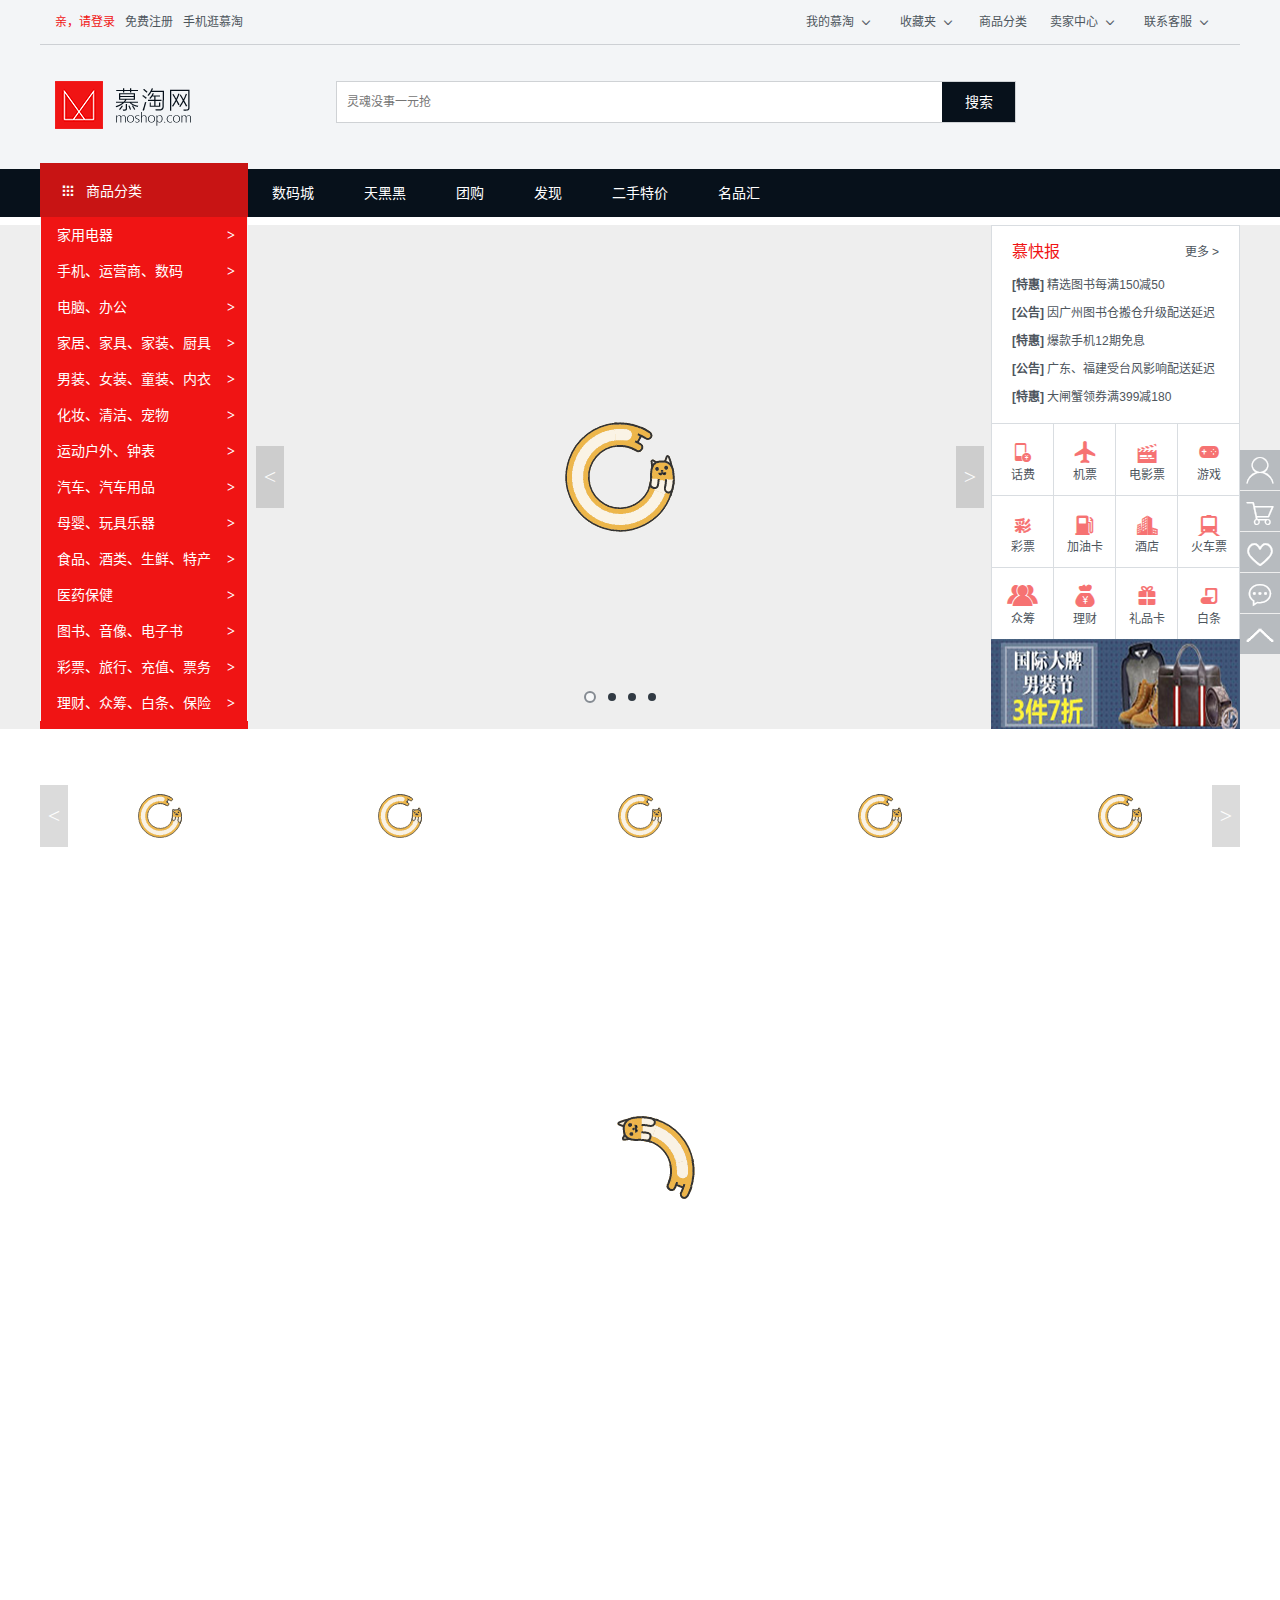
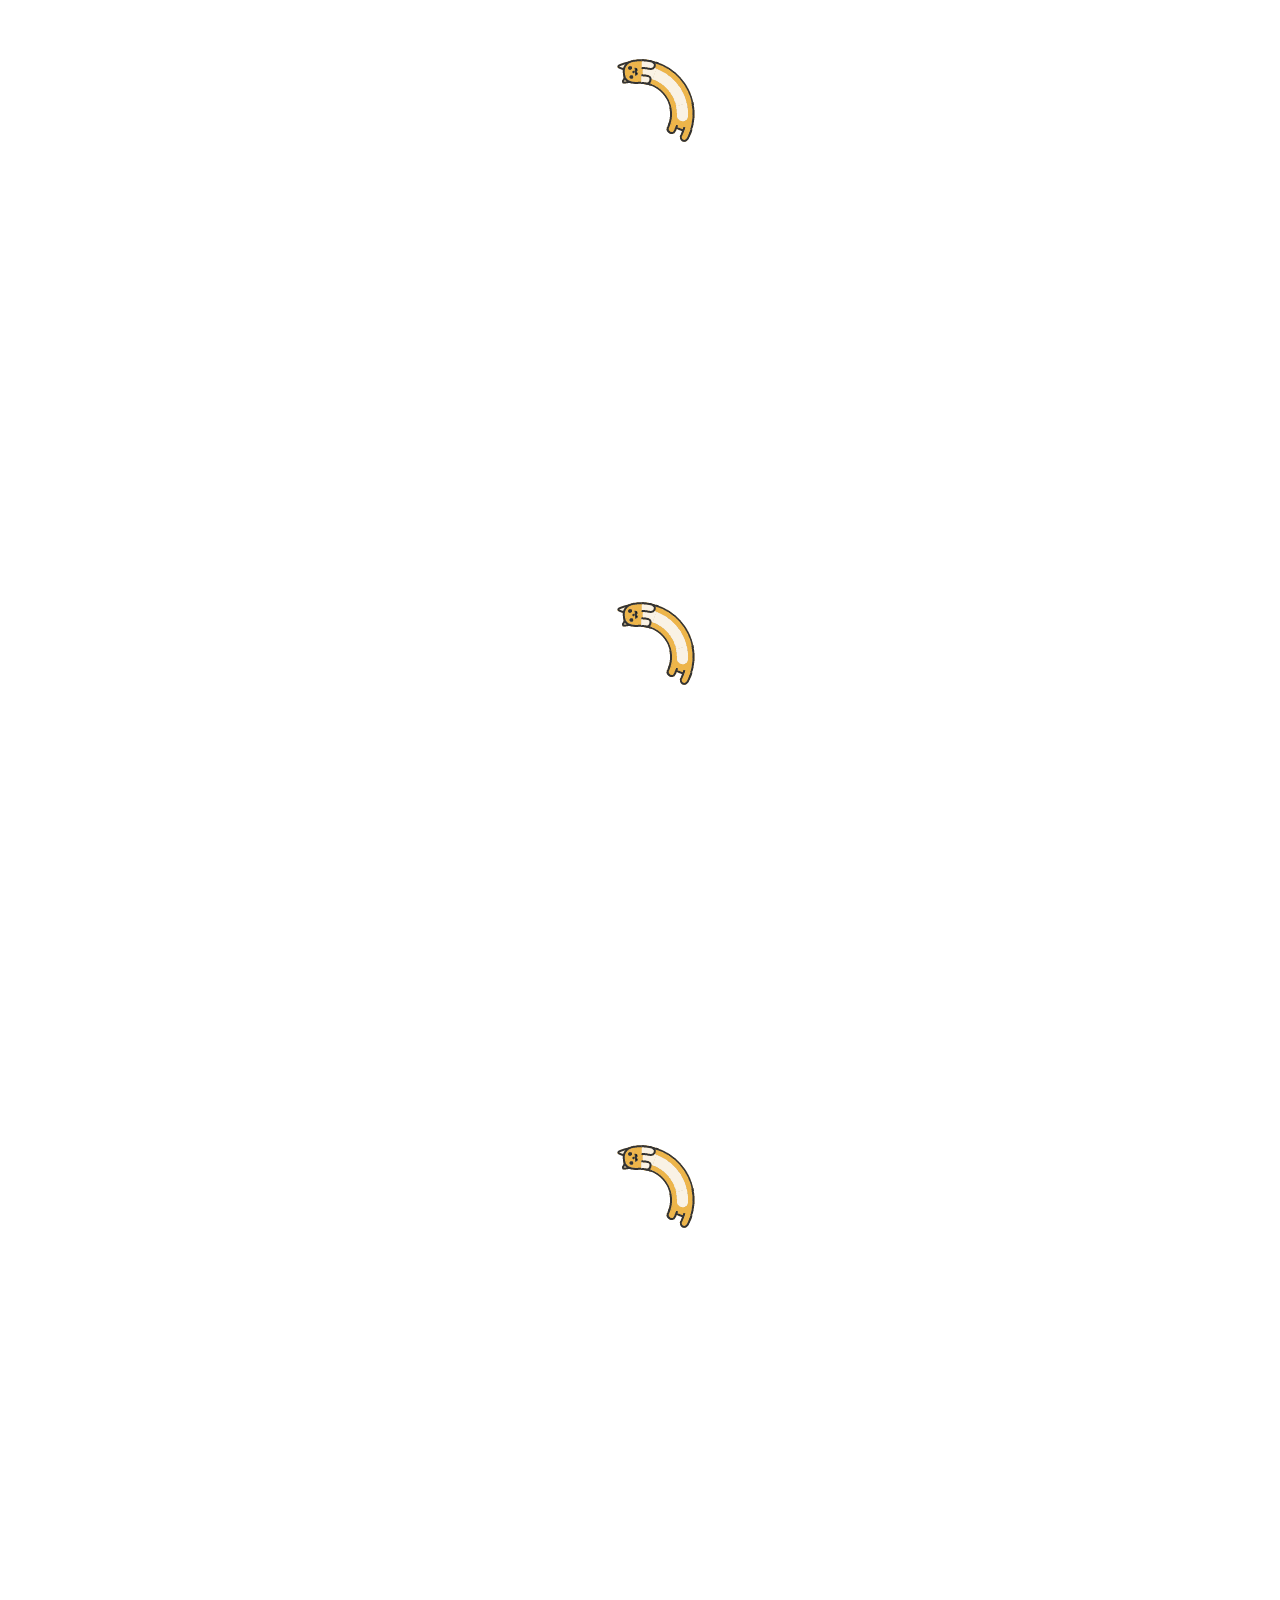
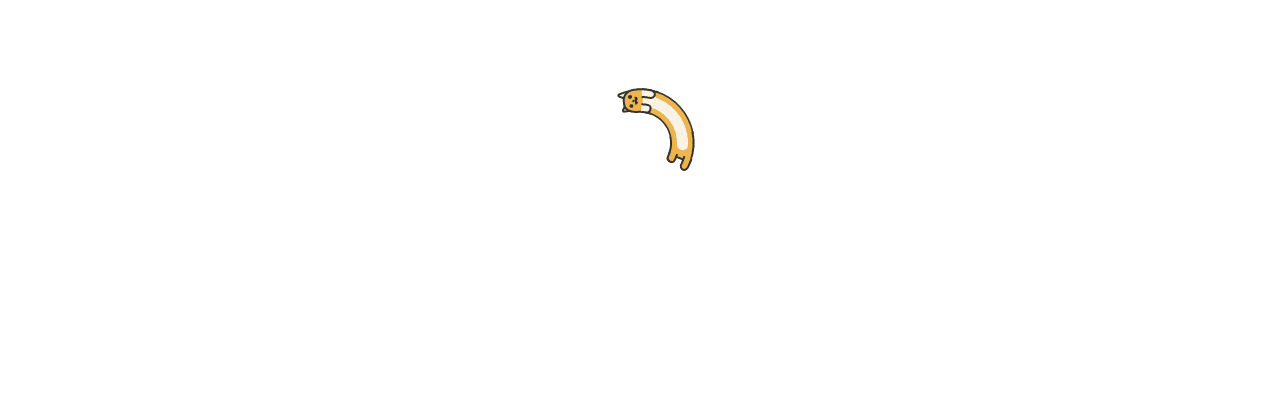
==== commit 3e794cd5: "Update index.html" ====
--- a/index.html
+++ b/index.html
@@ -251,7 +251,7 @@
                                 class="slider-img" /></a>
                     </div>
                     <div class="slider-item">
-                        <a href="###"><img src="img/focus-slider/loading.gif" data-src="img/focus-slider/2.png" alt=""
+                        <a href="###"><img src="img/focus-slider/loading.gif" data-src="img/focus-slider/2.jpg" alt=""
                                 class="slider-img" /></a>
                     </div>
                     <div class="slider-item">
@@ -259,7 +259,7 @@
                                 class="slider-img" /></a>
                     </div>
                     <div class="slider-item">
-                        <a href="###"><img src="img/focus-slider/loading.gif" data-src="img/focus-slider/4.png" alt=""
+                        <a href="###"><img src="img/focus-slider/loading.gif" data-src="img/focus-slider/4.jpg" alt=""
                                 class="slider-img" /></a>
                     </div>
                 </div>
